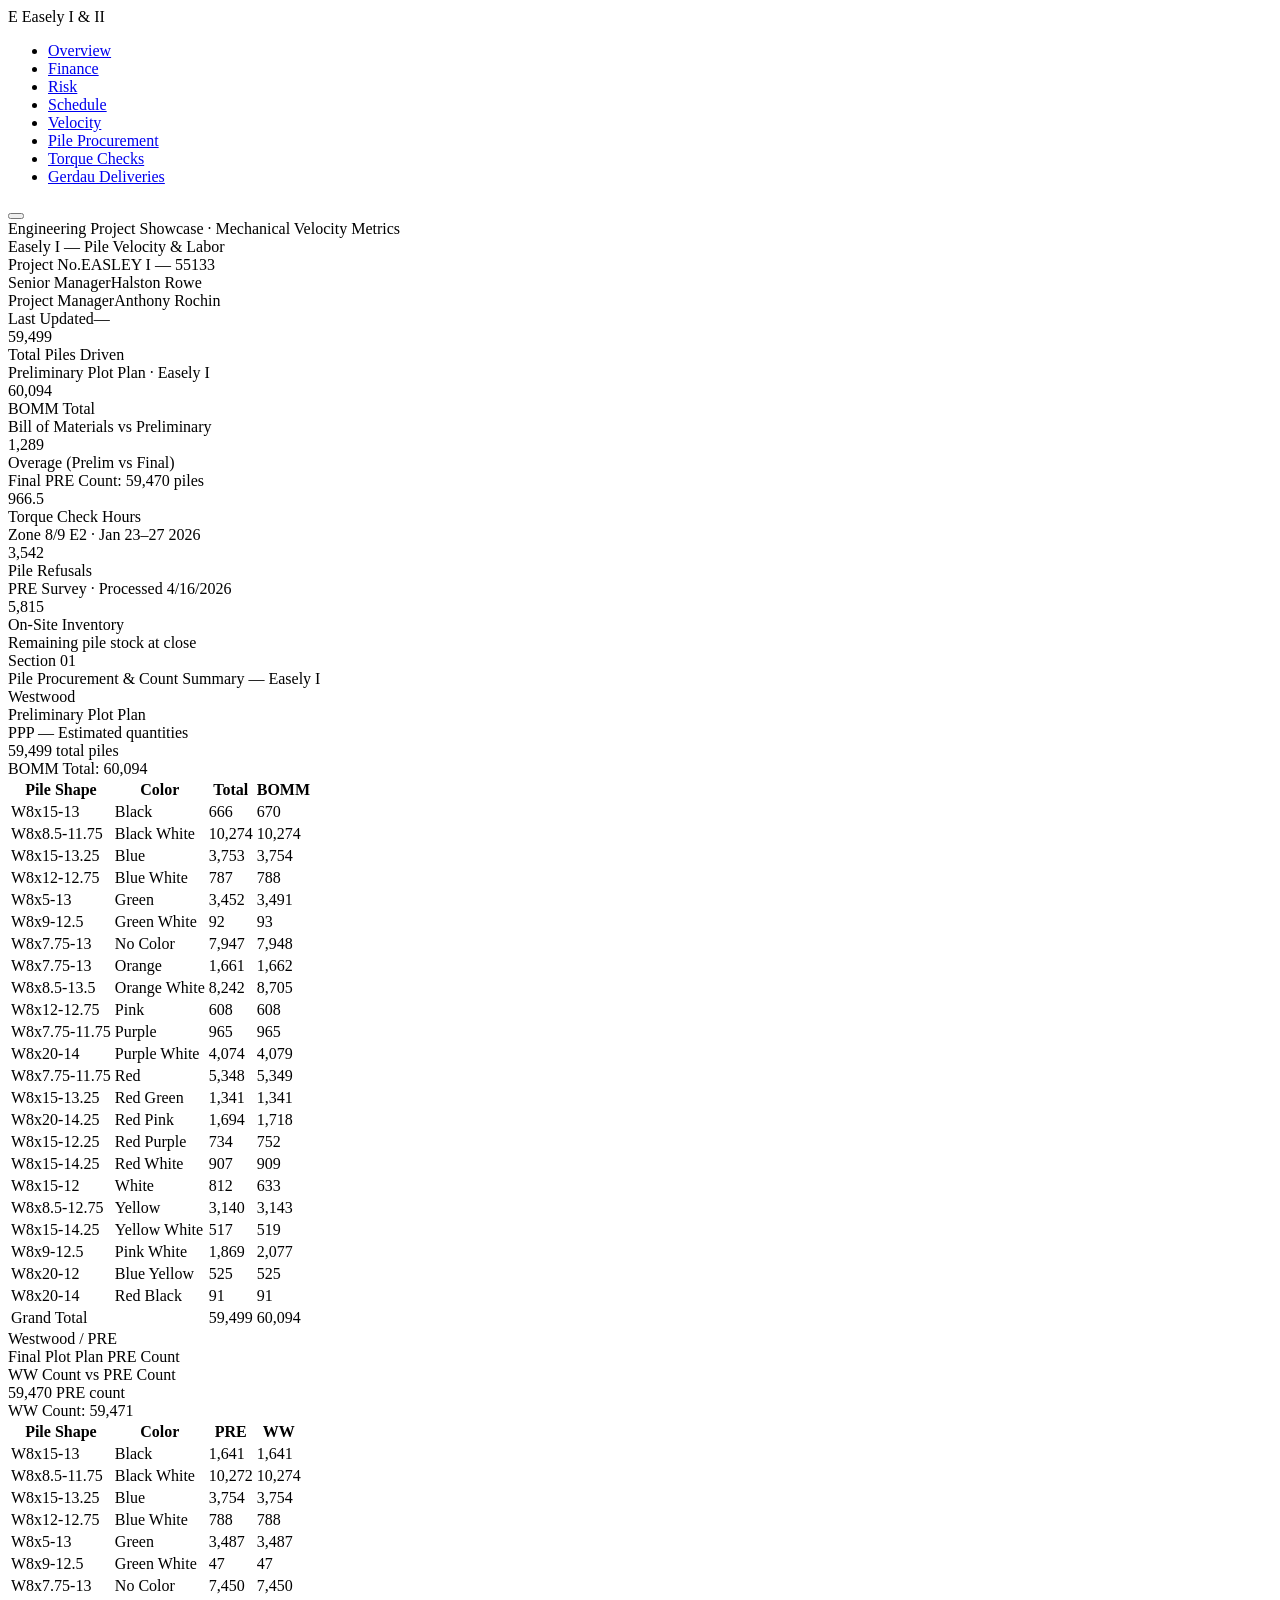
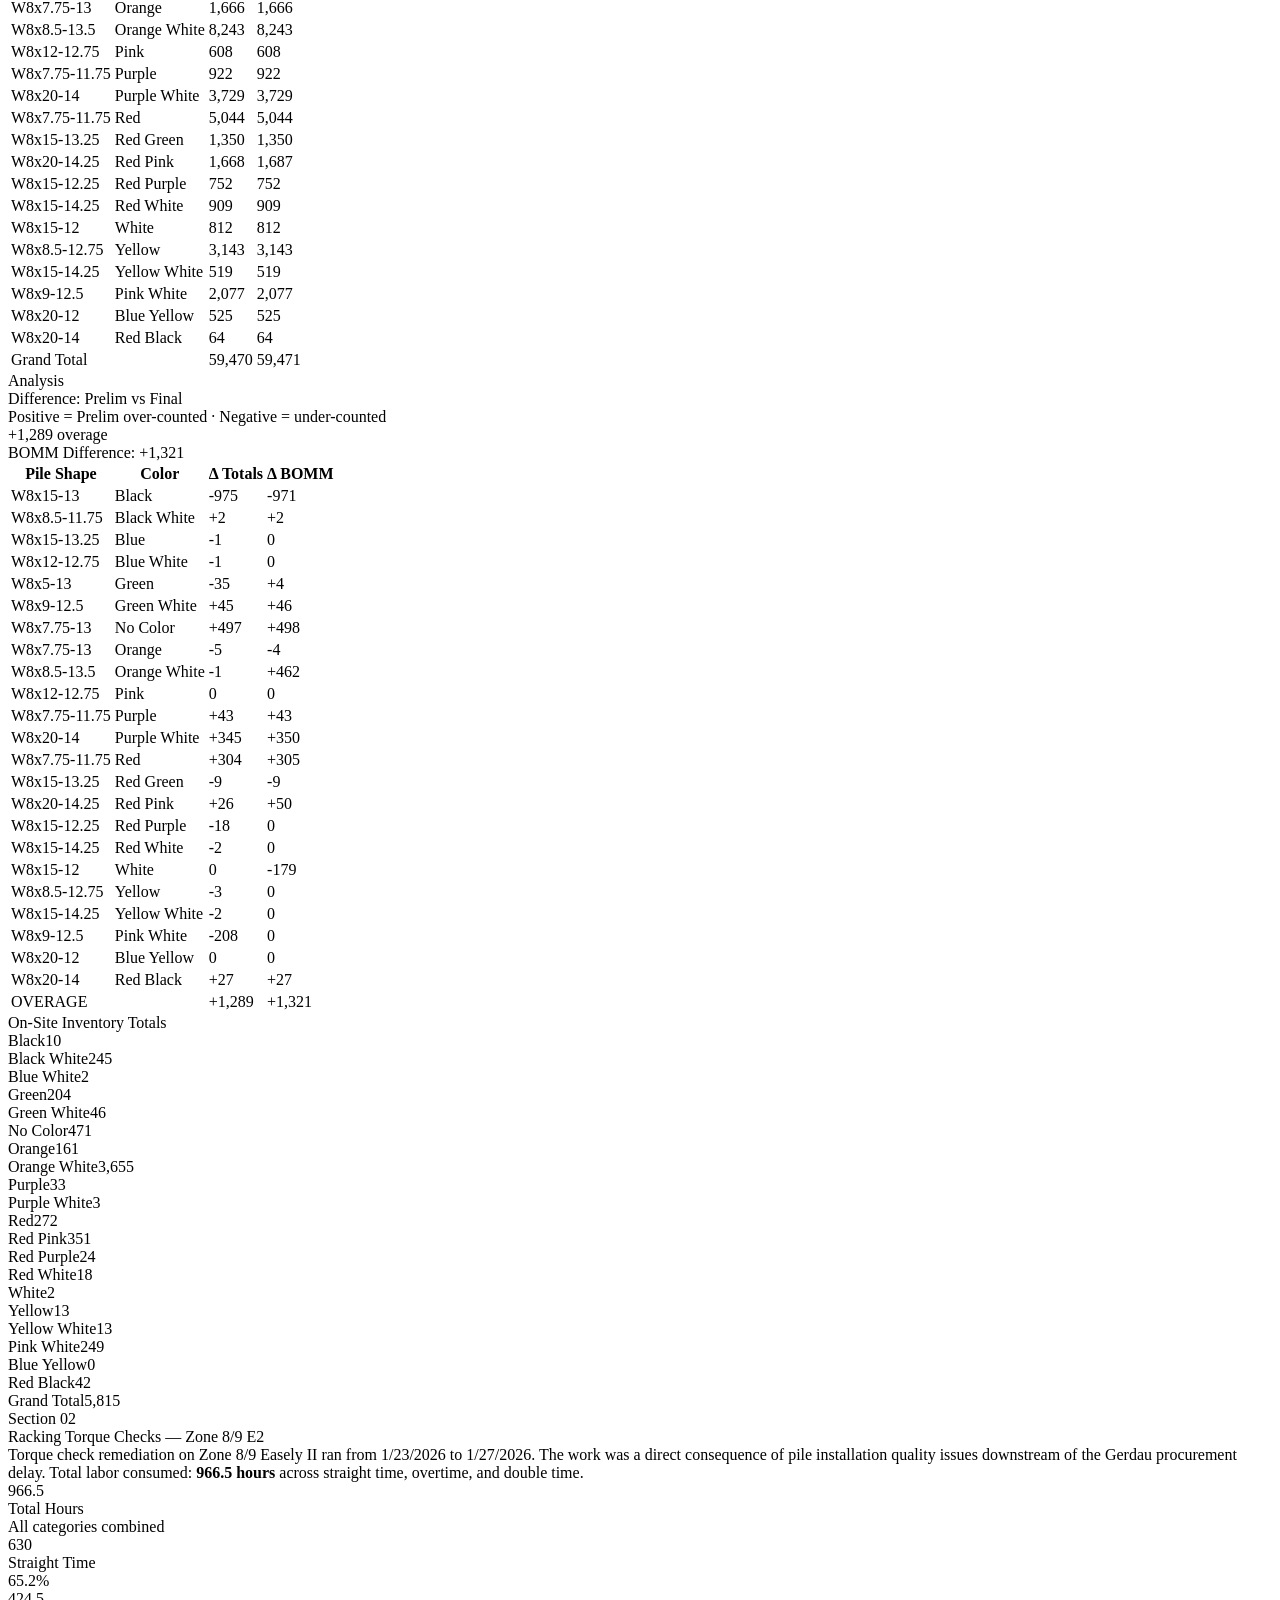
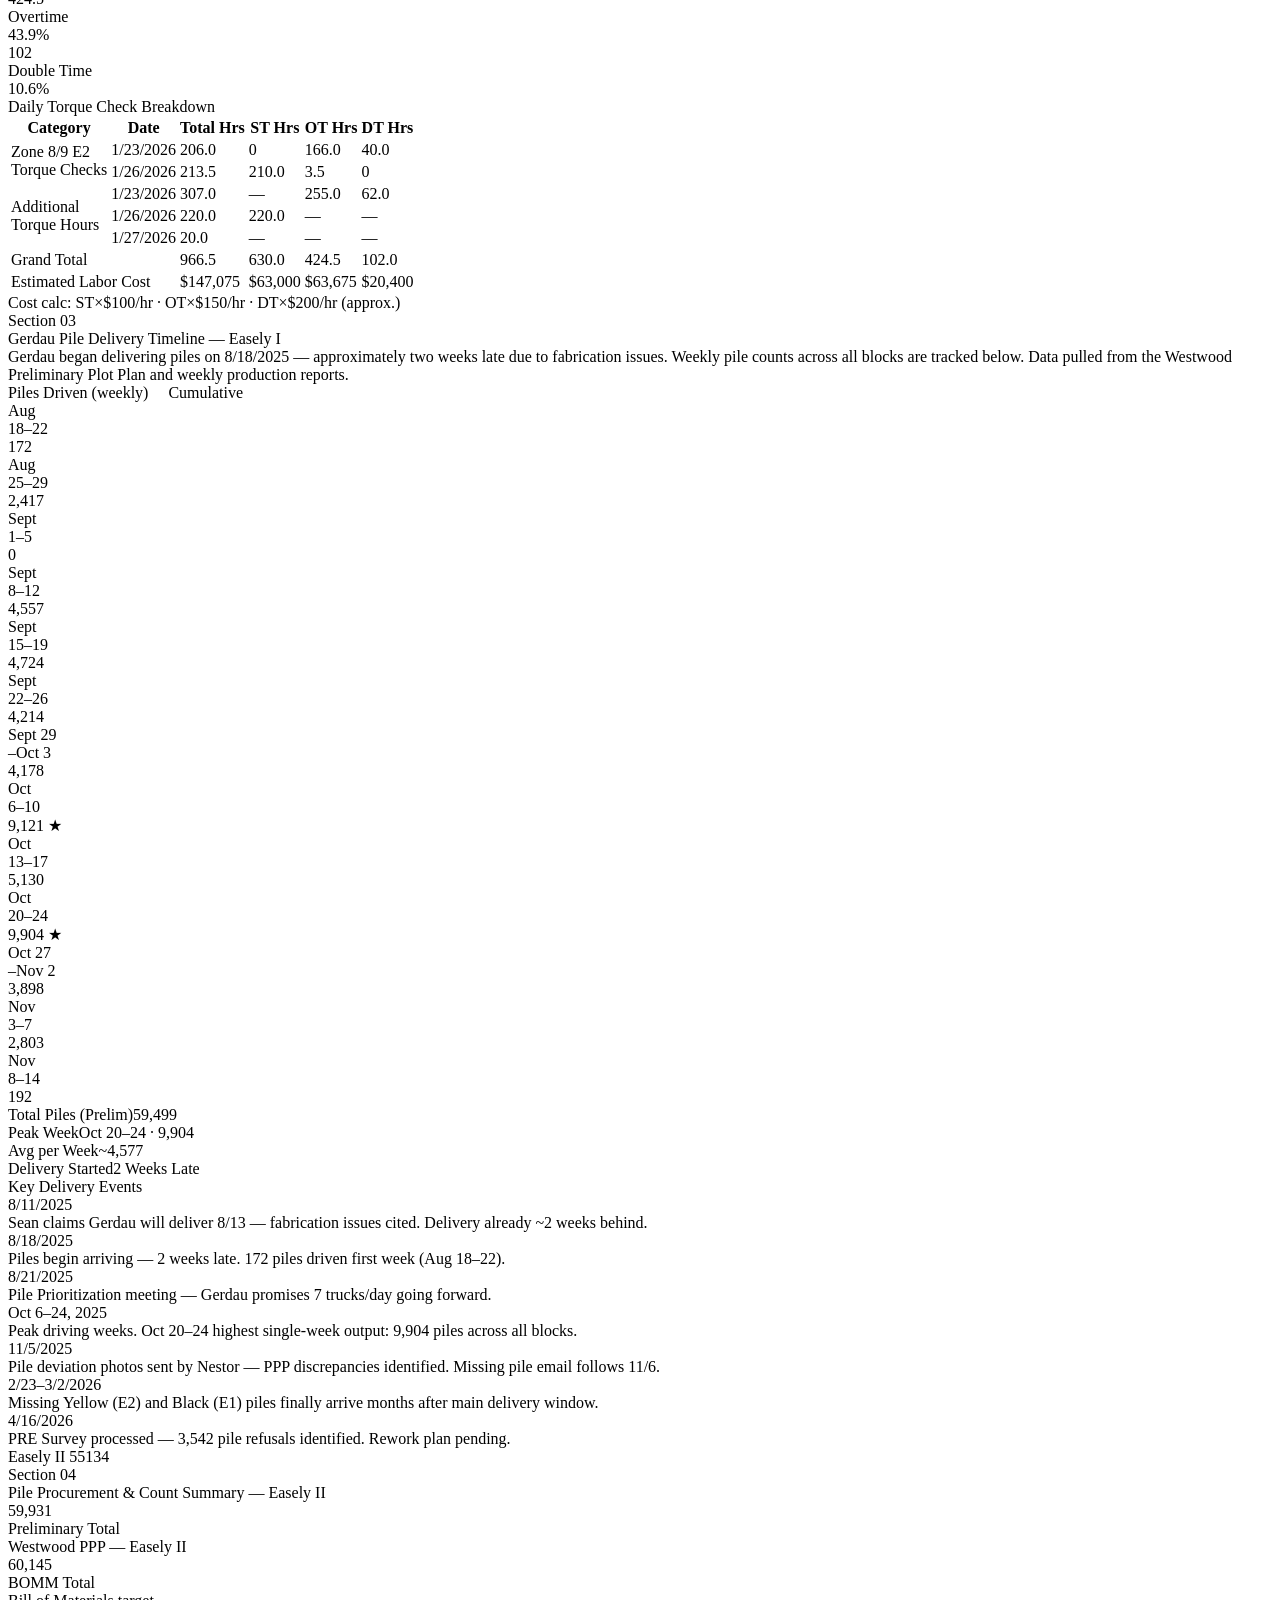
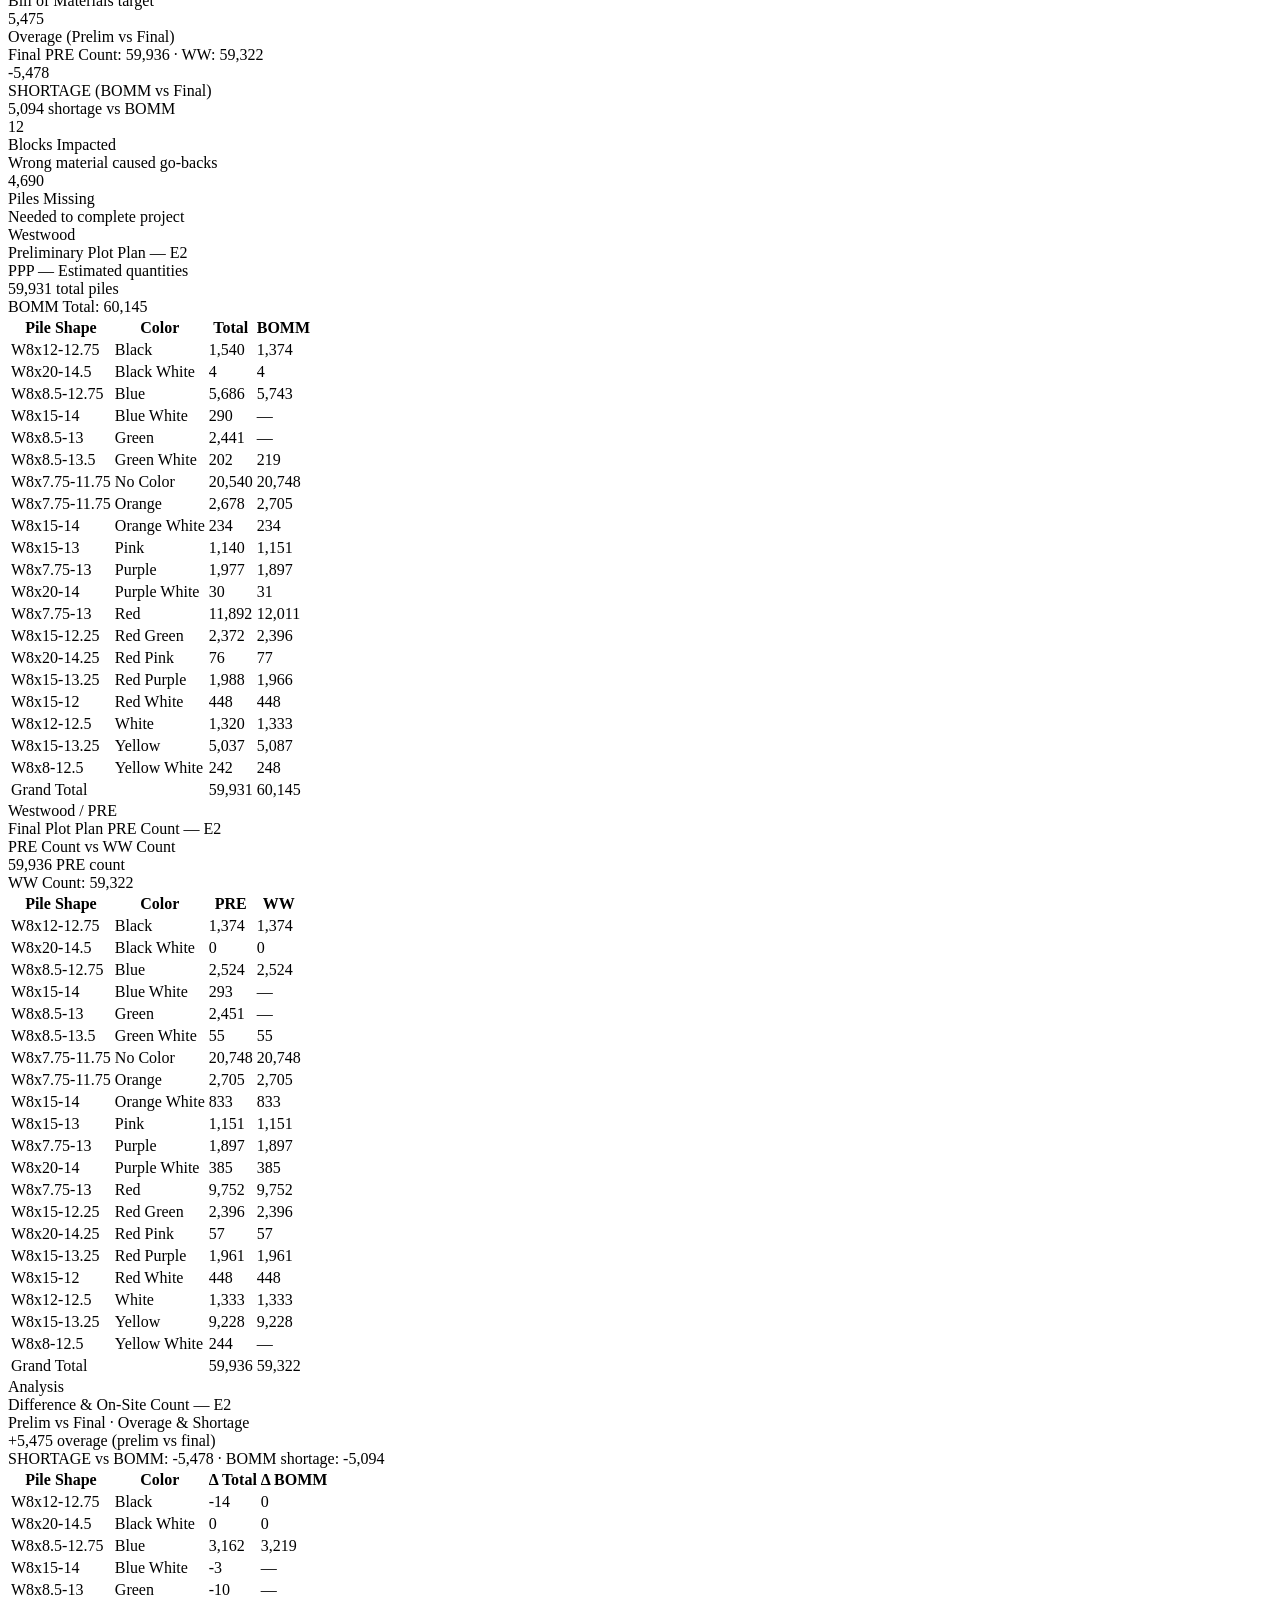
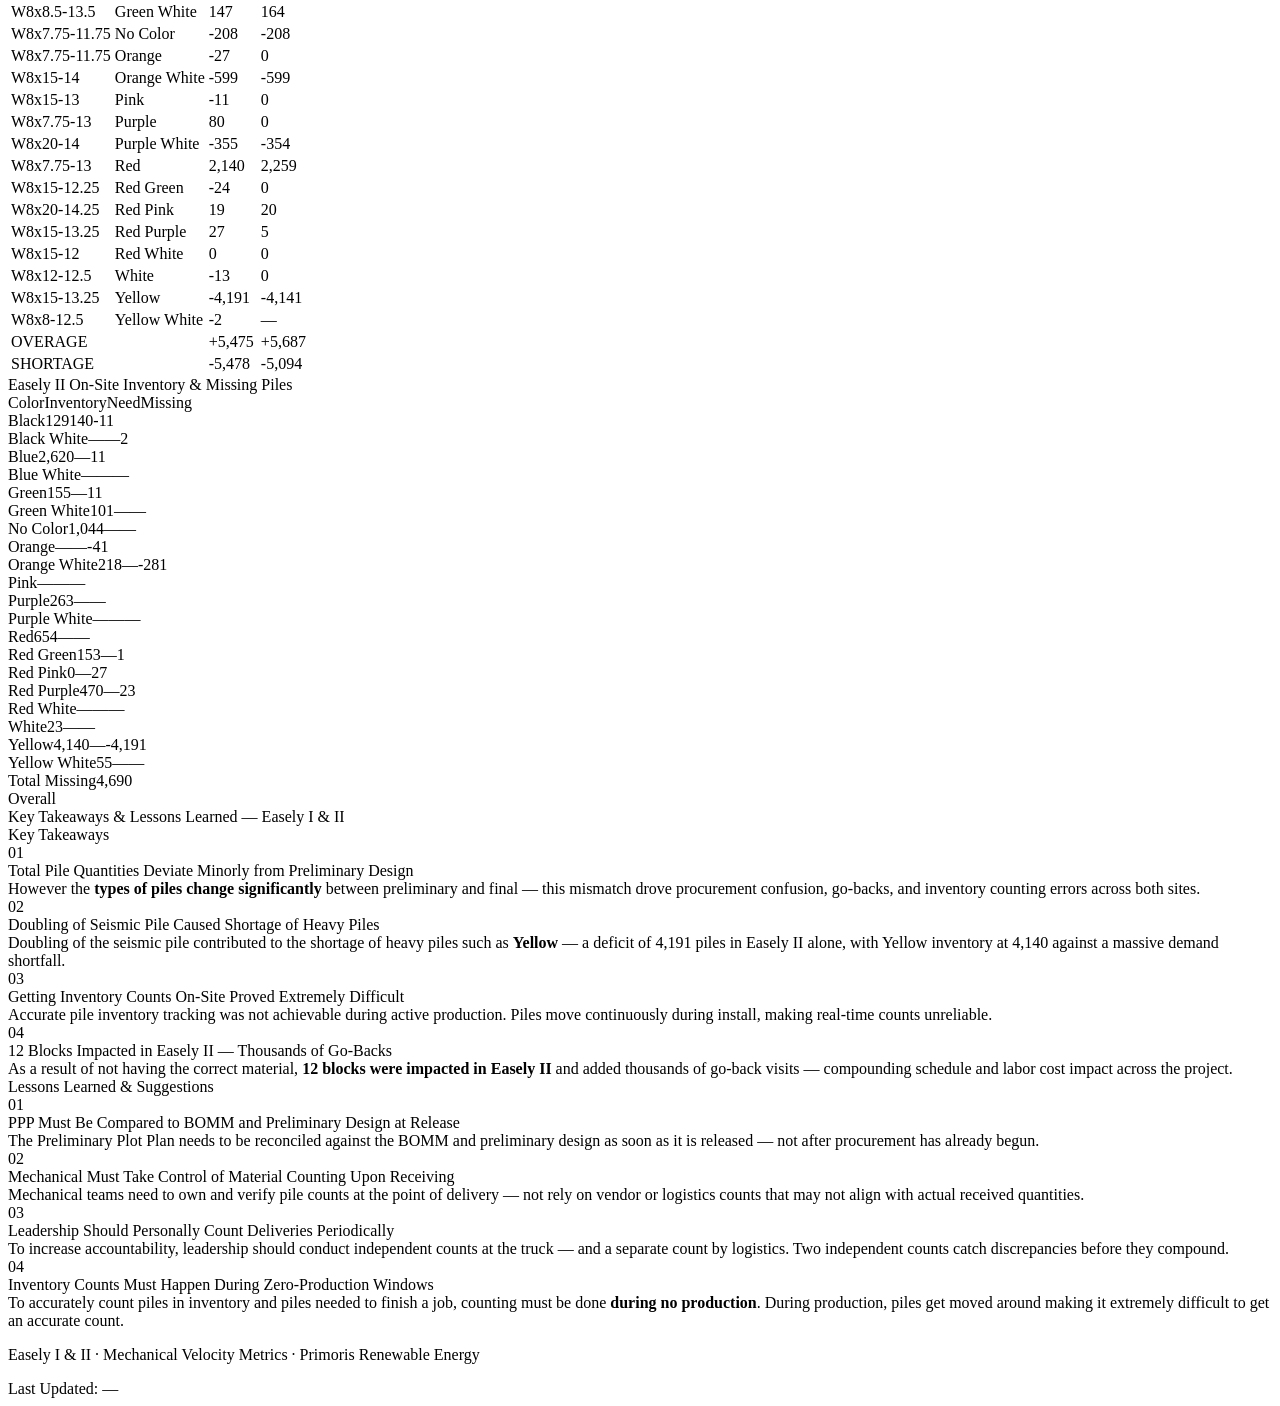
==== CivilEng.html @ 8a4dc058 "3.5 Added the Civil Engineering Metrics" ====
<!DOCTYPE html>
<html lang="en">
<head>
  <meta charset="UTF-8">
  <meta name="viewport" content="width=device-width, initial-scale=1.0">
  <title>Easely I — Mechanical Velocity Metrics</title>
  <link rel="preconnect" href="https://fonts.googleapis.com">
  <link href="https://fonts.googleapis.com/css2?family=Barlow+Condensed:wght@400;600;700;800&family=Inter:wght@300;400;500;600&display=swap" rel="stylesheet">
  <link rel="stylesheet" href="css/stylemv.css">
</head>
<body>

<!-- NAV -->
<nav class="site-nav">
  <div class="nav-logo">
    <span class="nav-logo-mark">E</span>
    <span class="nav-logo-text">Easely <span class="nav-logo-dim">I &amp; II</span></span>
  </div>
  <ul class="nav-links">
    <li><a href="index.html"       class="nav-link">Overview</a></li>
    <li><a href="Finance.html"     class="nav-link">Finance</a></li>
    <li><a href="RiskMan.html"     class="nav-link">Risk</a></li>
    <li><a href="MechSched.html"   class="nav-link">Schedule</a></li>
    <li><a href="#overview"        class="nav-link active">Velocity</a></li>
    <li><a href="#pile-proc"       class="nav-link">Pile Procurement</a></li>
    <li><a href="#torque"          class="nav-link">Torque Checks</a></li>
    <li><a href="#gerdau"          class="nav-link">Gerdau Deliveries</a></li>
  </ul>
  <button class="nav-mobile-toggle" id="mobileToggle" aria-label="Toggle navigation">
    <span></span><span></span><span></span>
  </button>
</nav>

<!-- HEADER -->
<header class="site-header" id="overview">
  <div class="header-brand">
    <div class="header-eyebrow">Engineering Project Showcase · Mechanical Velocity Metrics</div>
    <div class="header-title">Easely I — Pile Velocity &amp; Labor</div>
  </div>
  <div class="header-meta">
    <div class="meta-item"><span class="meta-label">Project No.</span><span class="meta-value">EASLEY I — 55133</span></div>
    <div class="meta-item"><span class="meta-label">Senior Manager</span><span class="meta-value">Halston Rowe</span></div>
    <div class="meta-item"><span class="meta-label">Project Manager</span><span class="meta-value">Anthony Rochin</span></div>
    <div class="meta-item"><span class="meta-label">Last Updated</span><span class="meta-value" id="report-date">—</span></div>
  </div>
</header>

<!-- HERO METRICS BANNER -->
<section class="hero-metrics">
  <div class="hm-card">
    <div class="hm-val">59,499</div>
    <div class="hm-label">Total Piles Driven</div>
    <div class="hm-sub">Preliminary Plot Plan · Easely I</div>
  </div>
  <div class="hm-card">
    <div class="hm-val">60,094</div>
    <div class="hm-label">BOMM Total</div>
    <div class="hm-sub">Bill of Materials vs Preliminary</div>
  </div>
  <div class="hm-card hm-card-warn">
    <div class="hm-val">1,289</div>
    <div class="hm-label">Overage (Prelim vs Final)</div>
    <div class="hm-sub">Final PRE Count: 59,470 piles</div>
  </div>
  <div class="hm-card">
    <div class="hm-val">966.5</div>
    <div class="hm-label">Torque Check Hours</div>
    <div class="hm-sub">Zone 8/9 E2 · Jan 23–27 2026</div>
  </div>
  <div class="hm-card hm-card-warn">
    <div class="hm-val">3,542</div>
    <div class="hm-label">Pile Refusals</div>
    <div class="hm-sub">PRE Survey · Processed 4/16/2026</div>
  </div>
  <div class="hm-card">
    <div class="hm-val">5,815</div>
    <div class="hm-label">On-Site Inventory</div>
    <div class="hm-sub">Remaining pile stock at close</div>
  </div>
</section>

<main class="main">

  <!-- ================================================================
       SECTION 1 — PILE PROCUREMENT OVERVIEW
       ================================================================ -->
  <div class="section-header" id="pile-proc">
    <div class="sh-label">Section 01</div>
    <div class="sh-title">Pile Procurement &amp; Count Summary — Easely I</div>
  </div>

  <!-- Three-way comparison cards -->
  <div class="three-col">

    <div class="proc-card prelim-card">
      <div class="pc-header">
        <div class="pc-eyebrow">Westwood</div>
        <div class="pc-title">Preliminary Plot Plan</div>
        <div class="pc-note">PPP — Estimated quantities</div>
      </div>
      <div class="pc-total">59,499 <span class="pc-unit">total piles</span></div>
      <div class="pc-bomm">BOMM Total: 60,094</div>
      <table class="pile-table">
        <thead><tr><th>Pile Shape</th><th>Color</th><th class="num">Total</th><th class="num">BOMM</th></tr></thead>
        <tbody>
          <tr><td>W8x15-13</td><td><span class="color-dot black"></span>Black</td><td class="num">666</td><td class="num">670</td></tr>
          <tr><td>W8x8.5-11.75</td><td><span class="color-dot bwhite"></span>Black White</td><td class="num">10,274</td><td class="num">10,274</td></tr>
          <tr><td>W8x15-13.25</td><td><span class="color-dot blue"></span>Blue</td><td class="num">3,753</td><td class="num">3,754</td></tr>
          <tr><td>W8x12-12.75</td><td><span class="color-dot bblue"></span>Blue White</td><td class="num">787</td><td class="num">788</td></tr>
          <tr><td>W8x5-13</td><td><span class="color-dot green"></span>Green</td><td class="num">3,452</td><td class="num">3,491</td></tr>
          <tr><td>W8x9-12.5</td><td><span class="color-dot gwhite"></span>Green White</td><td class="num">92</td><td class="num">93</td></tr>
          <tr><td>W8x7.75-13</td><td><span class="color-dot nocolor"></span>No Color</td><td class="num">7,947</td><td class="num">7,948</td></tr>
          <tr><td>W8x7.75-13</td><td><span class="color-dot orange"></span>Orange</td><td class="num">1,661</td><td class="num">1,662</td></tr>
          <tr><td>W8x8.5-13.5</td><td><span class="color-dot owhite"></span>Orange White</td><td class="num">8,242</td><td class="num">8,705</td></tr>
          <tr><td>W8x12-12.75</td><td><span class="color-dot pink"></span>Pink</td><td class="num">608</td><td class="num">608</td></tr>
          <tr><td>W8x7.75-11.75</td><td><span class="color-dot purple"></span>Purple</td><td class="num">965</td><td class="num">965</td></tr>
          <tr><td>W8x20-14</td><td><span class="color-dot pwhite"></span>Purple White</td><td class="num">4,074</td><td class="num">4,079</td></tr>
          <tr><td>W8x7.75-11.75</td><td><span class="color-dot red"></span>Red</td><td class="num">5,348</td><td class="num">5,349</td></tr>
          <tr><td>W8x15-13.25</td><td><span class="color-dot rgreen"></span>Red Green</td><td class="num">1,341</td><td class="num">1,341</td></tr>
          <tr><td>W8x20-14.25</td><td><span class="color-dot rpink"></span>Red Pink</td><td class="num">1,694</td><td class="num">1,718</td></tr>
          <tr><td>W8x15-12.25</td><td><span class="color-dot rpurple"></span>Red Purple</td><td class="num">734</td><td class="num">752</td></tr>
          <tr><td>W8x15-14.25</td><td><span class="color-dot rwhite"></span>Red White</td><td class="num">907</td><td class="num">909</td></tr>
          <tr><td>W8x15-12</td><td><span class="color-dot white"></span>White</td><td class="num">812</td><td class="num">633</td></tr>
          <tr><td>W8x8.5-12.75</td><td><span class="color-dot yellow"></span>Yellow</td><td class="num">3,140</td><td class="num">3,143</td></tr>
          <tr><td>W8x15-14.25</td><td><span class="color-dot ywhite"></span>Yellow White</td><td class="num">517</td><td class="num">519</td></tr>
          <tr><td>W8x9-12.5</td><td><span class="color-dot pinkw"></span>Pink White</td><td class="num">1,869</td><td class="num">2,077</td></tr>
          <tr><td>W8x20-12</td><td><span class="color-dot byellow"></span>Blue Yellow</td><td class="num">525</td><td class="num">525</td></tr>
          <tr><td>W8x20-14</td><td><span class="color-dot rblack"></span>Red Black</td><td class="num">91</td><td class="num">91</td></tr>
          <tr class="total-row"><td colspan="2">Grand Total</td><td class="num">59,499</td><td class="num">60,094</td></tr>
        </tbody>
      </table>
    </div>

    <div class="proc-card final-card">
      <div class="pc-header">
        <div class="pc-eyebrow">Westwood / PRE</div>
        <div class="pc-title">Final Plot Plan PRE Count</div>
        <div class="pc-note">WW Count vs PRE Count</div>
      </div>
      <div class="pc-total">59,470 <span class="pc-unit">PRE count</span></div>
      <div class="pc-bomm">WW Count: 59,471</div>
      <table class="pile-table">
        <thead><tr><th>Pile Shape</th><th>Color</th><th class="num">PRE</th><th class="num">WW</th></tr></thead>
        <tbody>
          <tr><td>W8x15-13</td><td><span class="color-dot black"></span>Black</td><td class="num">1,641</td><td class="num">1,641</td></tr>
          <tr><td>W8x8.5-11.75</td><td><span class="color-dot bwhite"></span>Black White</td><td class="num">10,272</td><td class="num">10,274</td></tr>
          <tr><td>W8x15-13.25</td><td><span class="color-dot blue"></span>Blue</td><td class="num">3,754</td><td class="num">3,754</td></tr>
          <tr><td>W8x12-12.75</td><td><span class="color-dot bblue"></span>Blue White</td><td class="num">788</td><td class="num">788</td></tr>
          <tr><td>W8x5-13</td><td><span class="color-dot green"></span>Green</td><td class="num">3,487</td><td class="num">3,487</td></tr>
          <tr><td>W8x9-12.5</td><td><span class="color-dot gwhite"></span>Green White</td><td class="num">47</td><td class="num">47</td></tr>
          <tr><td>W8x7.75-13</td><td><span class="color-dot nocolor"></span>No Color</td><td class="num">7,450</td><td class="num">7,450</td></tr>
          <tr><td>W8x7.75-13</td><td><span class="color-dot orange"></span>Orange</td><td class="num">1,666</td><td class="num">1,666</td></tr>
          <tr><td>W8x8.5-13.5</td><td><span class="color-dot owhite"></span>Orange White</td><td class="num">8,243</td><td class="num">8,243</td></tr>
          <tr><td>W8x12-12.75</td><td><span class="color-dot pink"></span>Pink</td><td class="num">608</td><td class="num">608</td></tr>
          <tr><td>W8x7.75-11.75</td><td><span class="color-dot purple"></span>Purple</td><td class="num">922</td><td class="num">922</td></tr>
          <tr><td>W8x20-14</td><td><span class="color-dot pwhite"></span>Purple White</td><td class="num">3,729</td><td class="num">3,729</td></tr>
          <tr><td>W8x7.75-11.75</td><td><span class="color-dot red"></span>Red</td><td class="num">5,044</td><td class="num">5,044</td></tr>
          <tr><td>W8x15-13.25</td><td><span class="color-dot rgreen"></span>Red Green</td><td class="num">1,350</td><td class="num">1,350</td></tr>
          <tr><td>W8x20-14.25</td><td><span class="color-dot rpink"></span>Red Pink</td><td class="num">1,668</td><td class="num">1,687</td></tr>
          <tr><td>W8x15-12.25</td><td><span class="color-dot rpurple"></span>Red Purple</td><td class="num">752</td><td class="num">752</td></tr>
          <tr><td>W8x15-14.25</td><td><span class="color-dot rwhite"></span>Red White</td><td class="num">909</td><td class="num">909</td></tr>
          <tr><td>W8x15-12</td><td><span class="color-dot white"></span>White</td><td class="num">812</td><td class="num">812</td></tr>
          <tr><td>W8x8.5-12.75</td><td><span class="color-dot yellow"></span>Yellow</td><td class="num">3,143</td><td class="num">3,143</td></tr>
          <tr><td>W8x15-14.25</td><td><span class="color-dot ywhite"></span>Yellow White</td><td class="num">519</td><td class="num">519</td></tr>
          <tr><td>W8x9-12.5</td><td><span class="color-dot pinkw"></span>Pink White</td><td class="num">2,077</td><td class="num">2,077</td></tr>
          <tr><td>W8x20-12</td><td><span class="color-dot byellow"></span>Blue Yellow</td><td class="num">525</td><td class="num">525</td></tr>
          <tr><td>W8x20-14</td><td><span class="color-dot rblack"></span>Red Black</td><td class="num">64</td><td class="num">64</td></tr>
          <tr class="total-row"><td colspan="2">Grand Total</td><td class="num">59,470</td><td class="num">59,471</td></tr>
        </tbody>
      </table>
    </div>

    <div class="proc-card diff-card">
      <div class="pc-header">
        <div class="pc-eyebrow">Analysis</div>
        <div class="pc-title">Difference: Prelim vs Final</div>
        <div class="pc-note">Positive = Prelim over-counted · Negative = under-counted</div>
      </div>
      <div class="pc-total overage">+1,289 <span class="pc-unit">overage</span></div>
      <div class="pc-bomm">BOMM Difference: +1,321</div>
      <table class="pile-table diff-table">
        <thead><tr><th>Pile Shape</th><th>Color</th><th class="num">Δ Totals</th><th class="num">Δ BOMM</th></tr></thead>
        <tbody>
          <tr class="diff-neg"><td>W8x15-13</td><td><span class="color-dot black"></span>Black</td><td class="num neg">-975</td><td class="num neg">-971</td></tr>
          <tr class="diff-pos"><td>W8x8.5-11.75</td><td><span class="color-dot bwhite"></span>Black White</td><td class="num pos">+2</td><td class="num pos">+2</td></tr>
          <tr class="diff-zero"><td>W8x15-13.25</td><td><span class="color-dot blue"></span>Blue</td><td class="num">-1</td><td class="num">0</td></tr>
          <tr class="diff-zero"><td>W8x12-12.75</td><td><span class="color-dot bblue"></span>Blue White</td><td class="num">-1</td><td class="num">0</td></tr>
          <tr class="diff-neg"><td>W8x5-13</td><td><span class="color-dot green"></span>Green</td><td class="num neg">-35</td><td class="num pos">+4</td></tr>
          <tr class="diff-pos"><td>W8x9-12.5</td><td><span class="color-dot gwhite"></span>Green White</td><td class="num pos">+45</td><td class="num pos">+46</td></tr>
          <tr class="diff-pos"><td>W8x7.75-13</td><td><span class="color-dot nocolor"></span>No Color</td><td class="num pos">+497</td><td class="num pos">+498</td></tr>
          <tr class="diff-neg"><td>W8x7.75-13</td><td><span class="color-dot orange"></span>Orange</td><td class="num neg">-5</td><td class="num neg">-4</td></tr>
          <tr class="diff-neg"><td>W8x8.5-13.5</td><td><span class="color-dot owhite"></span>Orange White</td><td class="num neg">-1</td><td class="num pos">+462</td></tr>
          <tr class="diff-zero"><td>W8x12-12.75</td><td><span class="color-dot pink"></span>Pink</td><td class="num">0</td><td class="num">0</td></tr>
          <tr class="diff-pos"><td>W8x7.75-11.75</td><td><span class="color-dot purple"></span>Purple</td><td class="num pos">+43</td><td class="num pos">+43</td></tr>
          <tr class="diff-pos"><td>W8x20-14</td><td><span class="color-dot pwhite"></span>Purple White</td><td class="num pos">+345</td><td class="num pos">+350</td></tr>
          <tr class="diff-pos"><td>W8x7.75-11.75</td><td><span class="color-dot red"></span>Red</td><td class="num pos">+304</td><td class="num pos">+305</td></tr>
          <tr class="diff-neg"><td>W8x15-13.25</td><td><span class="color-dot rgreen"></span>Red Green</td><td class="num neg">-9</td><td class="num neg">-9</td></tr>
          <tr class="diff-pos"><td>W8x20-14.25</td><td><span class="color-dot rpink"></span>Red Pink</td><td class="num pos">+26</td><td class="num pos">+50</td></tr>
          <tr class="diff-neg"><td>W8x15-12.25</td><td><span class="color-dot rpurple"></span>Red Purple</td><td class="num neg">-18</td><td class="num">0</td></tr>
          <tr class="diff-neg"><td>W8x15-14.25</td><td><span class="color-dot rwhite"></span>Red White</td><td class="num neg">-2</td><td class="num">0</td></tr>
          <tr class="diff-zero"><td>W8x15-12</td><td><span class="color-dot white"></span>White</td><td class="num">0</td><td class="num neg">-179</td></tr>
          <tr class="diff-neg"><td>W8x8.5-12.75</td><td><span class="color-dot yellow"></span>Yellow</td><td class="num neg">-3</td><td class="num">0</td></tr>
          <tr class="diff-neg"><td>W8x15-14.25</td><td><span class="color-dot ywhite"></span>Yellow White</td><td class="num neg">-2</td><td class="num">0</td></tr>
          <tr class="diff-neg"><td>W8x9-12.5</td><td><span class="color-dot pinkw"></span>Pink White</td><td class="num neg">-208</td><td class="num">0</td></tr>
          <tr class="diff-zero"><td>W8x20-12</td><td><span class="color-dot byellow"></span>Blue Yellow</td><td class="num">0</td><td class="num">0</td></tr>
          <tr class="diff-pos"><td>W8x20-14</td><td><span class="color-dot rblack"></span>Red Black</td><td class="num pos">+27</td><td class="num pos">+27</td></tr>
          <tr class="total-row"><td colspan="2">OVERAGE</td><td class="num overage">+1,289</td><td class="num overage">+1,321</td></tr>
        </tbody>
      </table>

      <!-- On-site inventory summary -->
      <div class="inventory-block">
        <div class="inv-header">On-Site Inventory Totals</div>
        <div class="inv-grid">
          <div class="inv-item"><span class="inv-label">Black</span><span class="inv-val">10</span></div>
          <div class="inv-item"><span class="inv-label">Black White</span><span class="inv-val">245</span></div>
          <div class="inv-item"><span class="inv-label">Blue White</span><span class="inv-val">2</span></div>
          <div class="inv-item"><span class="inv-label">Green</span><span class="inv-val">204</span></div>
          <div class="inv-item"><span class="inv-label">Green White</span><span class="inv-val">46</span></div>
          <div class="inv-item"><span class="inv-label">No Color</span><span class="inv-val">471</span></div>
          <div class="inv-item"><span class="inv-label">Orange</span><span class="inv-val">161</span></div>
          <div class="inv-item inv-highlight"><span class="inv-label">Orange White</span><span class="inv-val">3,655</span></div>
          <div class="inv-item"><span class="inv-label">Purple</span><span class="inv-val">33</span></div>
          <div class="inv-item"><span class="inv-label">Purple White</span><span class="inv-val">3</span></div>
          <div class="inv-item"><span class="inv-label">Red</span><span class="inv-val">272</span></div>
          <div class="inv-item"><span class="inv-label">Red Pink</span><span class="inv-val">351</span></div>
          <div class="inv-item"><span class="inv-label">Red Purple</span><span class="inv-val">24</span></div>
          <div class="inv-item"><span class="inv-label">Red White</span><span class="inv-val">18</span></div>
          <div class="inv-item"><span class="inv-label">White</span><span class="inv-val">2</span></div>
          <div class="inv-item"><span class="inv-label">Yellow</span><span class="inv-val">13</span></div>
          <div class="inv-item"><span class="inv-label">Yellow White</span><span class="inv-val">13</span></div>
          <div class="inv-item"><span class="inv-label">Pink White</span><span class="inv-val">249</span></div>
          <div class="inv-item"><span class="inv-label">Blue Yellow</span><span class="inv-val">0</span></div>
          <div class="inv-item"><span class="inv-label">Red Black</span><span class="inv-val">42</span></div>
          <div class="inv-total"><span class="inv-label">Grand Total</span><span class="inv-val">5,815</span></div>
        </div>
      </div>
    </div>

  </div><!-- /three-col -->


  <!-- ================================================================
       SECTION 2 — TORQUE CHECKS
       ================================================================ -->
  <div class="section-header" id="torque">
    <div class="sh-label">Section 02</div>
    <div class="sh-title">Racking Torque Checks — Zone 8/9 E2</div>
  </div>

  <div class="torque-context">
    Torque check remediation on Zone 8/9 Easely II ran from 1/23/2026 to 1/27/2026. The work was a direct consequence of pile installation quality issues downstream of the Gerdau procurement delay. Total labor consumed: <strong>966.5 hours</strong> across straight time, overtime, and double time.
  </div>

  <div class="torque-grid">
    <!-- Summary stats -->
    <div class="torque-stats">
      <div class="ts-card ts-total">
        <div class="ts-val">966.5</div>
        <div class="ts-label">Total Hours</div>
        <div class="ts-sub">All categories combined</div>
      </div>
      <div class="ts-card ts-st">
        <div class="ts-val">630</div>
        <div class="ts-label">Straight Time</div>
        <div class="ts-bar-wrap"><div class="ts-bar" style="width:65.2%"></div></div>
        <div class="ts-pct">65.2%</div>
      </div>
      <div class="ts-card ts-ot">
        <div class="ts-val">424.5</div>
        <div class="ts-label">Overtime</div>
        <div class="ts-bar-wrap"><div class="ts-bar ot-bar" style="width:43.9%"></div></div>
        <div class="ts-pct">43.9%</div>
      </div>
      <div class="ts-card ts-dt">
        <div class="ts-val">102</div>
        <div class="ts-label">Double Time</div>
        <div class="ts-bar-wrap"><div class="ts-bar dt-bar" style="width:10.6%"></div></div>
        <div class="ts-pct">10.6%</div>
      </div>
    </div>

    <!-- Detail table -->
    <div class="torque-detail">
      <div class="td-header">Daily Torque Check Breakdown</div>
      <table class="torque-table">
        <thead>
          <tr>
            <th>Category</th>
            <th>Date</th>
            <th class="num">Total Hrs</th>
            <th class="num">ST Hrs</th>
            <th class="num">OT Hrs</th>
            <th class="num">DT Hrs</th>
          </tr>
        </thead>
        <tbody>
          <tr>
            <td rowspan="2" class="zone-cell">Zone 8/9 E2<br><span class="zone-sub">Torque Checks</span></td>
            <td>1/23/2026</td>
            <td class="num">206.0</td>
            <td class="num zero">0</td>
            <td class="num ot">166.0</td>
            <td class="num dt">40.0</td>
          </tr>
          <tr>
            <td>1/26/2026</td>
            <td class="num">213.5</td>
            <td class="num st">210.0</td>
            <td class="num ot">3.5</td>
            <td class="num zero">0</td>
          </tr>
          <tr>
            <td rowspan="3" class="zone-cell">Additional<br><span class="zone-sub">Torque Hours</span></td>
            <td>1/23/2026</td>
            <td class="num">307.0</td>
            <td class="num zero">—</td>
            <td class="num ot">255.0</td>
            <td class="num dt">62.0</td>
          </tr>
          <tr>
            <td>1/26/2026</td>
            <td class="num">220.0</td>
            <td class="num st">220.0</td>
            <td class="num zero">—</td>
            <td class="num zero">—</td>
          </tr>
          <tr>
            <td>1/27/2026</td>
            <td class="num">20.0</td>
            <td class="num zero">—</td>
            <td class="num ot zero">—</td>
            <td class="num zero">—</td>
          </tr>
          <tr class="total-row">
            <td colspan="2">Grand Total</td>
            <td class="num">966.5</td>
            <td class="num st">630.0</td>
            <td class="num ot">424.5</td>
            <td class="num dt">102.0</td>
          </tr>
          <tr class="cost-row">
            <td colspan="2">Estimated Labor Cost</td>
            <td class="num cost">$147,075</td>
            <td class="num">$63,000</td>
            <td class="num ot">$63,675</td>
            <td class="num dt">$20,400</td>
          </tr>
        </tbody>
      </table>
      <div class="cost-note">Cost calc: ST×$100/hr · OT×$150/hr · DT×$200/hr (approx.)</div>
    </div>
  </div>


  <!-- ================================================================
       SECTION 3 — GERDAU DELIVERY TIMELINE
       ================================================================ -->
  <div class="section-header" id="gerdau">
    <div class="sh-label">Section 03</div>
    <div class="sh-title">Gerdau Pile Delivery Timeline — Easely I</div>
  </div>

  <div class="torque-context">
    Gerdau began delivering piles on 8/18/2025 — approximately two weeks late due to fabrication issues. Weekly pile counts across all blocks are tracked below. Data pulled from the Westwood Preliminary Plot Plan and weekly production reports.
  </div>

  <!-- Weekly delivery timeline -->
  <div class="delivery-timeline">
    <div class="dt-header">
      <div class="dt-legend">
        <span class="dl-dot dl-delivered"></span> Piles Driven (weekly)
        <span class="dl-dot dl-cum" style="margin-left:1rem"></span> Cumulative
      </div>
    </div>

    <div class="dt-bars">
      <!-- Weekly data from sheet13 row totals (AC column = weekly total piles) -->
      <!-- Weeks pulled from formula references: Aug 18-22 through Oct 27-Nov 2 -->
      <div class="dt-week">
        <div class="dt-bar-wrap">
          <div class="dt-bar-fill" style="height:1.9%" title="172 piles"></div>
        </div>
        <div class="dt-week-label">Aug<br>18–22</div>
        <div class="dt-week-val">172</div>
      </div>
      <div class="dt-week">
        <div class="dt-bar-wrap">
          <div class="dt-bar-fill" style="height:26.5%" title="2,417 piles"></div>
        </div>
        <div class="dt-week-label">Aug<br>25–29</div>
        <div class="dt-week-val">2,417</div>
      </div>
      <div class="dt-week dt-week-zero">
        <div class="dt-bar-wrap">
          <div class="dt-bar-fill zero-fill" style="height:0.5%"></div>
        </div>
        <div class="dt-week-label">Sept<br>1–5</div>
        <div class="dt-week-val zero-val">0</div>
      </div>
      <div class="dt-week">
        <div class="dt-bar-wrap">
          <div class="dt-bar-fill" style="height:50%" title="4,557 piles"></div>
        </div>
        <div class="dt-week-label">Sept<br>8–12</div>
        <div class="dt-week-val">4,557</div>
      </div>
      <div class="dt-week">
        <div class="dt-bar-wrap">
          <div class="dt-bar-fill" style="height:51.8%" title="4,724 piles"></div>
        </div>
        <div class="dt-week-label">Sept<br>15–19</div>
        <div class="dt-week-val">4,724</div>
      </div>
      <div class="dt-week">
        <div class="dt-bar-wrap">
          <div class="dt-bar-fill" style="height:46.2%" title="4,214 piles"></div>
        </div>
        <div class="dt-week-label">Sept<br>22–26</div>
        <div class="dt-week-val">4,214</div>
      </div>
      <div class="dt-week">
        <div class="dt-bar-wrap">
          <div class="dt-bar-fill" style="height:45.8%" title="4,178 piles"></div>
        </div>
        <div class="dt-week-label">Sept 29<br>–Oct 3</div>
        <div class="dt-week-val">4,178</div>
      </div>
      <div class="dt-week dt-week-peak">
        <div class="dt-bar-wrap">
          <div class="dt-bar-fill peak-fill" style="height:100%" title="9,121 piles — PEAK WEEK"></div>
        </div>
        <div class="dt-week-label">Oct<br>6–10</div>
        <div class="dt-week-val peak-val">9,121 ★</div>
      </div>
      <div class="dt-week">
        <div class="dt-bar-wrap">
          <div class="dt-bar-fill" style="height:56.2%" title="5,130 piles"></div>
        </div>
        <div class="dt-week-label">Oct<br>13–17</div>
        <div class="dt-week-val">5,130</div>
      </div>
      <div class="dt-week">
        <div class="dt-bar-wrap">
          <div class="dt-bar-fill" style="height:100%" title="9,904 piles"></div>
        </div>
        <div class="dt-week-label">Oct<br>20–24</div>
        <div class="dt-week-val">9,904 ★</div>
      </div>
      <div class="dt-week">
        <div class="dt-bar-wrap">
          <div class="dt-bar-fill" style="height:42.7%" title="3,898 piles"></div>
        </div>
        <div class="dt-week-label">Oct 27<br>–Nov 2</div>
        <div class="dt-week-val">3,898</div>
      </div>
      <div class="dt-week">
        <div class="dt-bar-wrap">
          <div class="dt-bar-fill" style="height:30.7%" title="2,803 piles"></div>
        </div>
        <div class="dt-week-label">Nov<br>3–7</div>
        <div class="dt-week-val">2,803</div>
      </div>
      <div class="dt-week">
        <div class="dt-bar-wrap">
          <div class="dt-bar-fill" style="height:2.1%" title="192 piles"></div>
        </div>
        <div class="dt-week-label">Nov<br>8–14</div>
        <div class="dt-week-val">192</div>
      </div>
    </div>

    <div class="dt-total-row">
      <div class="dt-total-item"><span class="dt-total-label">Total Piles (Prelim)</span><span class="dt-total-val">59,499</span></div>
      <div class="dt-total-item"><span class="dt-total-label">Peak Week</span><span class="dt-total-val">Oct 20–24 · 9,904</span></div>
      <div class="dt-total-item"><span class="dt-total-label">Avg per Week</span><span class="dt-total-val">~4,577</span></div>
      <div class="dt-total-item warn"><span class="dt-total-label">Delivery Started</span><span class="dt-total-val warn-val">2 Weeks Late</span></div>
    </div>

    <!-- Key events overlay -->
    <div class="gerdau-events">
      <div class="ge-header">Key Delivery Events</div>
      <div class="ge-list">
        <div class="ge-item ge-late">
          <div class="ge-date">8/11/2025</div>
          <div class="ge-desc">Sean claims Gerdau will deliver 8/13 — fabrication issues cited. Delivery already ~2 weeks behind.</div>
        </div>
        <div class="ge-item">
          <div class="ge-date">8/18/2025</div>
          <div class="ge-desc">Piles begin arriving — 2 weeks late. 172 piles driven first week (Aug 18–22).</div>
        </div>
        <div class="ge-item">
          <div class="ge-date">8/21/2025</div>
          <div class="ge-desc">Pile Prioritization meeting — Gerdau promises 7 trucks/day going forward.</div>
        </div>
        <div class="ge-item ge-peak">
          <div class="ge-date">Oct 6–24, 2025</div>
          <div class="ge-desc">Peak driving weeks. Oct 20–24 highest single-week output: 9,904 piles across all blocks.</div>
        </div>
        <div class="ge-item ge-late">
          <div class="ge-date">11/5/2025</div>
          <div class="ge-desc">Pile deviation photos sent by Nestor — PPP discrepancies identified. Missing pile email follows 11/6.</div>
        </div>
        <div class="ge-item ge-late">
          <div class="ge-date">2/23–3/2/2026</div>
          <div class="ge-desc">Missing Yellow (E2) and Black (E1) piles finally arrive months after main delivery window.</div>
        </div>
        <div class="ge-item ge-late">
          <div class="ge-date">4/16/2026</div>
          <div class="ge-desc">PRE Survey processed — 3,542 pile refusals identified. Rework plan pending.</div>
        </div>
      </div>
    </div>

  </div><!-- /delivery-timeline -->


  <!-- ================================================================
       EASELY II SECTION — PILE PROCUREMENT
       ================================================================ -->
  <div class="project-divider-mv" id="easely-ii">
    <span class="pdm-label">Easely II</span>
    <span class="pdm-num">55134</span>
  </div>

  <div class="section-header">
    <div class="sh-label">Section 04</div>
    <div class="sh-title">Pile Procurement &amp; Count Summary — Easely II</div>
  </div>

  <!-- Easely II hero metrics -->
  <div class="hero-metrics e2-metrics">
    <div class="hm-card">
      <div class="hm-val">59,931</div>
      <div class="hm-label">Preliminary Total</div>
      <div class="hm-sub">Westwood PPP — Easely II</div>
    </div>
    <div class="hm-card">
      <div class="hm-val">60,145</div>
      <div class="hm-label">BOMM Total</div>
      <div class="hm-sub">Bill of Materials target</div>
    </div>
    <div class="hm-card hm-card-warn">
      <div class="hm-val">5,475</div>
      <div class="hm-label">Overage (Prelim vs Final)</div>
      <div class="hm-sub">Final PRE Count: 59,936 · WW: 59,322</div>
    </div>
    <div class="hm-card hm-card-shortage">
      <div class="hm-val">-5,478</div>
      <div class="hm-label">SHORTAGE (BOMM vs Final)</div>
      <div class="hm-sub">5,094 shortage vs BOMM</div>
    </div>
    <div class="hm-card hm-card-warn">
      <div class="hm-val">12</div>
      <div class="hm-label">Blocks Impacted</div>
      <div class="hm-sub">Wrong material caused go-backs</div>
    </div>
    <div class="hm-card">
      <div class="hm-val">4,690</div>
      <div class="hm-label">Piles Missing</div>
      <div class="hm-sub">Needed to complete project</div>
    </div>
  </div>

  <!-- Three-way comparison -->
  <div class="three-col">

    <div class="proc-card prelim-card">
      <div class="pc-header">
        <div class="pc-eyebrow">Westwood</div>
        <div class="pc-title">Preliminary Plot Plan — E2</div>
        <div class="pc-note">PPP — Estimated quantities</div>
      </div>
      <div class="pc-total">59,931 <span class="pc-unit">total piles</span></div>
      <div class="pc-bomm">BOMM Total: 60,145</div>
      <table class="pile-table">
        <thead><tr><th>Pile Shape</th><th>Color</th><th class="num">Total</th><th class="num">BOMM</th></tr></thead>
        <tbody>
          <tr><td>W8x12-12.75</td><td><span class="color-dot black"></span>Black</td><td class="num">1,540</td><td class="num">1,374</td></tr>
          <tr><td>W8x20-14.5</td><td><span class="color-dot bwhite"></span>Black White</td><td class="num">4</td><td class="num">4</td></tr>
          <tr><td>W8x8.5-12.75</td><td><span class="color-dot blue"></span>Blue</td><td class="num">5,686</td><td class="num">5,743</td></tr>
          <tr><td>W8x15-14</td><td><span class="color-dot bblue"></span>Blue White</td><td class="num">290</td><td class="num">—</td></tr>
          <tr><td>W8x8.5-13</td><td><span class="color-dot green"></span>Green</td><td class="num">2,441</td><td class="num">—</td></tr>
          <tr><td>W8x8.5-13.5</td><td><span class="color-dot gwhite"></span>Green White</td><td class="num">202</td><td class="num">219</td></tr>
          <tr><td>W8x7.75-11.75</td><td><span class="color-dot nocolor"></span>No Color</td><td class="num">20,540</td><td class="num">20,748</td></tr>
          <tr><td>W8x7.75-11.75</td><td><span class="color-dot orange"></span>Orange</td><td class="num">2,678</td><td class="num">2,705</td></tr>
          <tr><td>W8x15-14</td><td><span class="color-dot owhite"></span>Orange White</td><td class="num">234</td><td class="num">234</td></tr>
          <tr><td>W8x15-13</td><td><span class="color-dot pink"></span>Pink</td><td class="num">1,140</td><td class="num">1,151</td></tr>
          <tr><td>W8x7.75-13</td><td><span class="color-dot purple"></span>Purple</td><td class="num">1,977</td><td class="num">1,897</td></tr>
          <tr><td>W8x20-14</td><td><span class="color-dot pwhite"></span>Purple White</td><td class="num">30</td><td class="num">31</td></tr>
          <tr><td>W8x7.75-13</td><td><span class="color-dot red"></span>Red</td><td class="num">11,892</td><td class="num">12,011</td></tr>
          <tr><td>W8x15-12.25</td><td><span class="color-dot rgreen"></span>Red Green</td><td class="num">2,372</td><td class="num">2,396</td></tr>
          <tr><td>W8x20-14.25</td><td><span class="color-dot rpink"></span>Red Pink</td><td class="num">76</td><td class="num">77</td></tr>
          <tr><td>W8x15-13.25</td><td><span class="color-dot rpurple"></span>Red Purple</td><td class="num">1,988</td><td class="num">1,966</td></tr>
          <tr><td>W8x15-12</td><td><span class="color-dot rwhite"></span>Red White</td><td class="num">448</td><td class="num">448</td></tr>
          <tr><td>W8x12-12.5</td><td><span class="color-dot white"></span>White</td><td class="num">1,320</td><td class="num">1,333</td></tr>
          <tr><td>W8x15-13.25</td><td><span class="color-dot yellow"></span>Yellow</td><td class="num">5,037</td><td class="num">5,087</td></tr>
          <tr><td>W8x8-12.5</td><td><span class="color-dot ywhite"></span>Yellow White</td><td class="num">242</td><td class="num">248</td></tr>
          <tr class="total-row"><td colspan="2">Grand Total</td><td class="num">59,931</td><td class="num">60,145</td></tr>
        </tbody>
      </table>
    </div>

    <div class="proc-card final-card">
      <div class="pc-header">
        <div class="pc-eyebrow">Westwood / PRE</div>
        <div class="pc-title">Final Plot Plan PRE Count — E2</div>
        <div class="pc-note">PRE Count vs WW Count</div>
      </div>
      <div class="pc-total">59,936 <span class="pc-unit">PRE count</span></div>
      <div class="pc-bomm">WW Count: 59,322</div>
      <table class="pile-table">
        <thead><tr><th>Pile Shape</th><th>Color</th><th class="num">PRE</th><th class="num">WW</th></tr></thead>
        <tbody>
          <tr><td>W8x12-12.75</td><td><span class="color-dot black"></span>Black</td><td class="num">1,374</td><td class="num">1,374</td></tr>
          <tr><td>W8x20-14.5</td><td><span class="color-dot bwhite"></span>Black White</td><td class="num">0</td><td class="num">0</td></tr>
          <tr><td>W8x8.5-12.75</td><td><span class="color-dot blue"></span>Blue</td><td class="num">2,524</td><td class="num">2,524</td></tr>
          <tr><td>W8x15-14</td><td><span class="color-dot bblue"></span>Blue White</td><td class="num">293</td><td class="num">—</td></tr>
          <tr><td>W8x8.5-13</td><td><span class="color-dot green"></span>Green</td><td class="num">2,451</td><td class="num">—</td></tr>
          <tr><td>W8x8.5-13.5</td><td><span class="color-dot gwhite"></span>Green White</td><td class="num">55</td><td class="num">55</td></tr>
          <tr><td>W8x7.75-11.75</td><td><span class="color-dot nocolor"></span>No Color</td><td class="num">20,748</td><td class="num">20,748</td></tr>
          <tr><td>W8x7.75-11.75</td><td><span class="color-dot orange"></span>Orange</td><td class="num">2,705</td><td class="num">2,705</td></tr>
          <tr><td>W8x15-14</td><td><span class="color-dot owhite"></span>Orange White</td><td class="num">833</td><td class="num">833</td></tr>
          <tr><td>W8x15-13</td><td><span class="color-dot pink"></span>Pink</td><td class="num">1,151</td><td class="num">1,151</td></tr>
          <tr><td>W8x7.75-13</td><td><span class="color-dot purple"></span>Purple</td><td class="num">1,897</td><td class="num">1,897</td></tr>
          <tr><td>W8x20-14</td><td><span class="color-dot pwhite"></span>Purple White</td><td class="num">385</td><td class="num">385</td></tr>
          <tr><td>W8x7.75-13</td><td><span class="color-dot red"></span>Red</td><td class="num">9,752</td><td class="num">9,752</td></tr>
          <tr><td>W8x15-12.25</td><td><span class="color-dot rgreen"></span>Red Green</td><td class="num">2,396</td><td class="num">2,396</td></tr>
          <tr><td>W8x20-14.25</td><td><span class="color-dot rpink"></span>Red Pink</td><td class="num">57</td><td class="num">57</td></tr>
          <tr><td>W8x15-13.25</td><td><span class="color-dot rpurple"></span>Red Purple</td><td class="num">1,961</td><td class="num">1,961</td></tr>
          <tr><td>W8x15-12</td><td><span class="color-dot rwhite"></span>Red White</td><td class="num">448</td><td class="num">448</td></tr>
          <tr><td>W8x12-12.5</td><td><span class="color-dot white"></span>White</td><td class="num">1,333</td><td class="num">1,333</td></tr>
          <tr><td>W8x15-13.25</td><td><span class="color-dot yellow"></span>Yellow</td><td class="num">9,228</td><td class="num">9,228</td></tr>
          <tr><td>W8x8-12.5</td><td><span class="color-dot ywhite"></span>Yellow White</td><td class="num">244</td><td class="num">—</td></tr>
          <tr class="total-row"><td colspan="2">Grand Total</td><td class="num">59,936</td><td class="num">59,322</td></tr>
        </tbody>
      </table>
    </div>

    <div class="proc-card diff-card">
      <div class="pc-header">
        <div class="pc-eyebrow">Analysis</div>
        <div class="pc-title">Difference &amp; On-Site Count — E2</div>
        <div class="pc-note">Prelim vs Final · Overage &amp; Shortage</div>
      </div>
      <div class="pc-total overage">+5,475 <span class="pc-unit">overage (prelim vs final)</span></div>
      <div class="pc-bomm shortage-txt">SHORTAGE vs BOMM: -5,478 · BOMM shortage: -5,094</div>
      <table class="pile-table diff-table">
        <thead><tr><th>Pile Shape</th><th>Color</th><th class="num">Δ Total</th><th class="num">Δ BOMM</th></tr></thead>
        <tbody>
          <tr class="diff-pos"><td>W8x12-12.75</td><td><span class="color-dot black"></span>Black</td><td class="num neg">-14</td><td class="num pos">0</td></tr>
          <tr><td>W8x20-14.5</td><td><span class="color-dot bwhite"></span>Black White</td><td class="num">0</td><td class="num">0</td></tr>
          <tr class="diff-pos"><td>W8x8.5-12.75</td><td><span class="color-dot blue"></span>Blue</td><td class="num pos">3,162</td><td class="num pos">3,219</td></tr>
          <tr><td>W8x15-14</td><td><span class="color-dot bblue"></span>Blue White</td><td class="num neg">-3</td><td class="num">—</td></tr>
          <tr class="diff-neg"><td>W8x8.5-13</td><td><span class="color-dot green"></span>Green</td><td class="num neg">-10</td><td class="num">—</td></tr>
          <tr class="diff-pos"><td>W8x8.5-13.5</td><td><span class="color-dot gwhite"></span>Green White</td><td class="num pos">147</td><td class="num pos">164</td></tr>
          <tr><td>W8x7.75-11.75</td><td><span class="color-dot nocolor"></span>No Color</td><td class="num neg">-208</td><td class="num neg">-208</td></tr>
          <tr><td>W8x7.75-11.75</td><td><span class="color-dot orange"></span>Orange</td><td class="num neg">-27</td><td class="num">0</td></tr>
          <tr class="diff-neg"><td>W8x15-14</td><td><span class="color-dot owhite"></span>Orange White</td><td class="num neg">-599</td><td class="num neg">-599</td></tr>
          <tr><td>W8x15-13</td><td><span class="color-dot pink"></span>Pink</td><td class="num neg">-11</td><td class="num">0</td></tr>
          <tr><td>W8x7.75-13</td><td><span class="color-dot purple"></span>Purple</td><td class="num pos">80</td><td class="num pos">0</td></tr>
          <tr class="diff-neg"><td>W8x20-14</td><td><span class="color-dot pwhite"></span>Purple White</td><td class="num neg">-355</td><td class="num neg">-354</td></tr>
          <tr class="diff-pos"><td>W8x7.75-13</td><td><span class="color-dot red"></span>Red</td><td class="num pos">2,140</td><td class="num pos">2,259</td></tr>
          <tr><td>W8x15-12.25</td><td><span class="color-dot rgreen"></span>Red Green</td><td class="num neg">-24</td><td class="num">0</td></tr>
          <tr><td>W8x20-14.25</td><td><span class="color-dot rpink"></span>Red Pink</td><td class="num pos">19</td><td class="num pos">20</td></tr>
          <tr><td>W8x15-13.25</td><td><span class="color-dot rpurple"></span>Red Purple</td><td class="num pos">27</td><td class="num pos">5</td></tr>
          <tr><td>W8x15-12</td><td><span class="color-dot rwhite"></span>Red White</td><td class="num">0</td><td class="num">0</td></tr>
          <tr class="diff-neg"><td>W8x12-12.5</td><td><span class="color-dot white"></span>White</td><td class="num neg">-13</td><td class="num">0</td></tr>
          <tr class="diff-neg"><td>W8x15-13.25</td><td><span class="color-dot yellow"></span>Yellow</td><td class="num neg">-4,191</td><td class="num neg">-4,141</td></tr>
          <tr><td>W8x8-12.5</td><td><span class="color-dot ywhite"></span>Yellow White</td><td class="num neg">-2</td><td class="num">—</td></tr>
          <tr class="total-row"><td colspan="2">OVERAGE</td><td class="num overage">+5,475</td><td class="num overage">+5,687</td></tr>
          <tr class="total-row shortage-total"><td colspan="2">SHORTAGE</td><td class="num shortage">-5,478</td><td class="num shortage">-5,094</td></tr>
        </tbody>
      </table>

      <!-- E2 On-Site Inventory -->
      <div class="inventory-block">
        <div class="inv-header">Easely II On-Site Inventory &amp; Missing Piles</div>
        <div class="e2-inv-grid">
          <div class="e2-inv-header">
            <span>Color</span><span>Inventory</span><span>Need</span><span>Missing</span>
          </div>
          <div class="e2-inv-row"><span>Black</span><span>129</span><span>140</span><span class="neg">-11</span></div>
          <div class="e2-inv-row"><span>Black White</span><span>—</span><span>—</span><span>2</span></div>
          <div class="e2-inv-row"><span>Blue</span><span>2,620</span><span>—</span><span>11</span></div>
          <div class="e2-inv-row"><span>Blue White</span><span>—</span><span>—</span><span>—</span></div>
          <div class="e2-inv-row"><span>Green</span><span>155</span><span>—</span><span>11</span></div>
          <div class="e2-inv-row"><span>Green White</span><span>101</span><span>—</span><span>—</span></div>
          <div class="e2-inv-row"><span>No Color</span><span>1,044</span><span>—</span><span>—</span></div>
          <div class="e2-inv-row e2-warn"><span>Orange</span><span>—</span><span>—</span><span class="neg">-41</span></div>
          <div class="e2-inv-row e2-warn"><span>Orange White</span><span>218</span><span>—</span><span class="neg">-281</span></div>
          <div class="e2-inv-row"><span>Pink</span><span>—</span><span>—</span><span>—</span></div>
          <div class="e2-inv-row"><span>Purple</span><span>263</span><span>—</span><span>—</span></div>
          <div class="e2-inv-row"><span>Purple White</span><span>—</span><span>—</span><span>—</span></div>
          <div class="e2-inv-row"><span>Red</span><span>654</span><span>—</span><span>—</span></div>
          <div class="e2-inv-row"><span>Red Green</span><span>153</span><span>—</span><span>1</span></div>
          <div class="e2-inv-row"><span>Red Pink</span><span>0</span><span>—</span><span>27</span></div>
          <div class="e2-inv-row"><span>Red Purple</span><span>470</span><span>—</span><span>23</span></div>
          <div class="e2-inv-row"><span>Red White</span><span>—</span><span>—</span><span>—</span></div>
          <div class="e2-inv-row"><span>White</span><span>23</span><span>—</span><span>—</span></div>
          <div class="e2-inv-row e2-warn"><span>Yellow</span><span>4,140</span><span>—</span><span class="neg">-4,191</span></div>
          <div class="e2-inv-row"><span>Yellow White</span><span>55</span><span>—</span><span>—</span></div>
          <div class="e2-inv-total"><span>Total Missing</span><span></span><span></span><span>4,690</span></div>
        </div>
      </div>
    </div>
  </div><!-- /three-col -->

  <!-- Key Takeaways & Lessons Learned — applies to both projects -->
  <div class="section-header" id="lessons-mv">
    <div class="sh-label">Overall</div>
    <div class="sh-title">Key Takeaways &amp; Lessons Learned — Easely I &amp; II</div>
  </div>

  <div class="mv-lessons-grid">
    <div class="mv-lesson-col">
      <div class="mvl-header">Key Takeaways</div>
      <div class="mvl-item">
        <div class="mvl-num">01</div>
        <div class="mvl-body">
          <div class="mvl-title">Total Pile Quantities Deviate Minorly from Preliminary Design</div>
          <div class="mvl-desc">However the <strong>types of piles change significantly</strong> between preliminary and final — this mismatch drove procurement confusion, go-backs, and inventory counting errors across both sites.</div>
        </div>
      </div>
      <div class="mvl-item">
        <div class="mvl-num">02</div>
        <div class="mvl-body">
          <div class="mvl-title">Doubling of Seismic Pile Caused Shortage of Heavy Piles</div>
          <div class="mvl-desc">Doubling of the seismic pile contributed to the shortage of heavy piles such as <strong>Yellow</strong> — a deficit of 4,191 piles in Easely II alone, with Yellow inventory at 4,140 against a massive demand shortfall.</div>
        </div>
      </div>
      <div class="mvl-item">
        <div class="mvl-num">03</div>
        <div class="mvl-body">
          <div class="mvl-title">Getting Inventory Counts On-Site Proved Extremely Difficult</div>
          <div class="mvl-desc">Accurate pile inventory tracking was not achievable during active production. Piles move continuously during install, making real-time counts unreliable.</div>
        </div>
      </div>
      <div class="mvl-item">
        <div class="mvl-num">04</div>
        <div class="mvl-body">
          <div class="mvl-title">12 Blocks Impacted in Easely II — Thousands of Go-Backs</div>
          <div class="mvl-desc">As a result of not having the correct material, <strong>12 blocks were impacted in Easely II</strong> and added thousands of go-back visits — compounding schedule and labor cost impact across the project.</div>
        </div>
      </div>
    </div>

    <div class="mv-lesson-col">
      <div class="mvl-header">Lessons Learned &amp; Suggestions</div>
      <div class="mvl-item mvl-green">
        <div class="mvl-num green-num">01</div>
        <div class="mvl-body">
          <div class="mvl-title">PPP Must Be Compared to BOMM and Preliminary Design at Release</div>
          <div class="mvl-desc">The Preliminary Plot Plan needs to be reconciled against the BOMM and preliminary design as soon as it is released — not after procurement has already begun.</div>
        </div>
      </div>
      <div class="mvl-item mvl-green">
        <div class="mvl-num green-num">02</div>
        <div class="mvl-body">
          <div class="mvl-title">Mechanical Must Take Control of Material Counting Upon Receiving</div>
          <div class="mvl-desc">Mechanical teams need to own and verify pile counts at the point of delivery — not rely on vendor or logistics counts that may not align with actual received quantities.</div>
        </div>
      </div>
      <div class="mvl-item mvl-green">
        <div class="mvl-num green-num">03</div>
        <div class="mvl-body">
          <div class="mvl-title">Leadership Should Personally Count Deliveries Periodically</div>
          <div class="mvl-desc">To increase accountability, leadership should conduct independent counts at the truck — and a separate count by logistics. Two independent counts catch discrepancies before they compound.</div>
        </div>
      </div>
      <div class="mvl-item mvl-green">
        <div class="mvl-num green-num">04</div>
        <div class="mvl-body">
          <div class="mvl-title">Inventory Counts Must Happen During Zero-Production Windows</div>
          <div class="mvl-desc">To accurately count piles in inventory and piles needed to finish a job, counting must be done <strong>during no production</strong>. During production, piles get moved around making it extremely difficult to get an accurate count.</div>
        </div>
      </div>
    </div>
  </div>

</main>

<footer>
  <p>Easely I &amp; II &middot; Mechanical Velocity Metrics &middot; Primoris Renewable Energy</p>
  <span class="update-tag">Last Updated: <span id="footer-date">&mdash;</span></span>
</footer>

<script src="js/mechvel.js"></script>
</body>
</html>
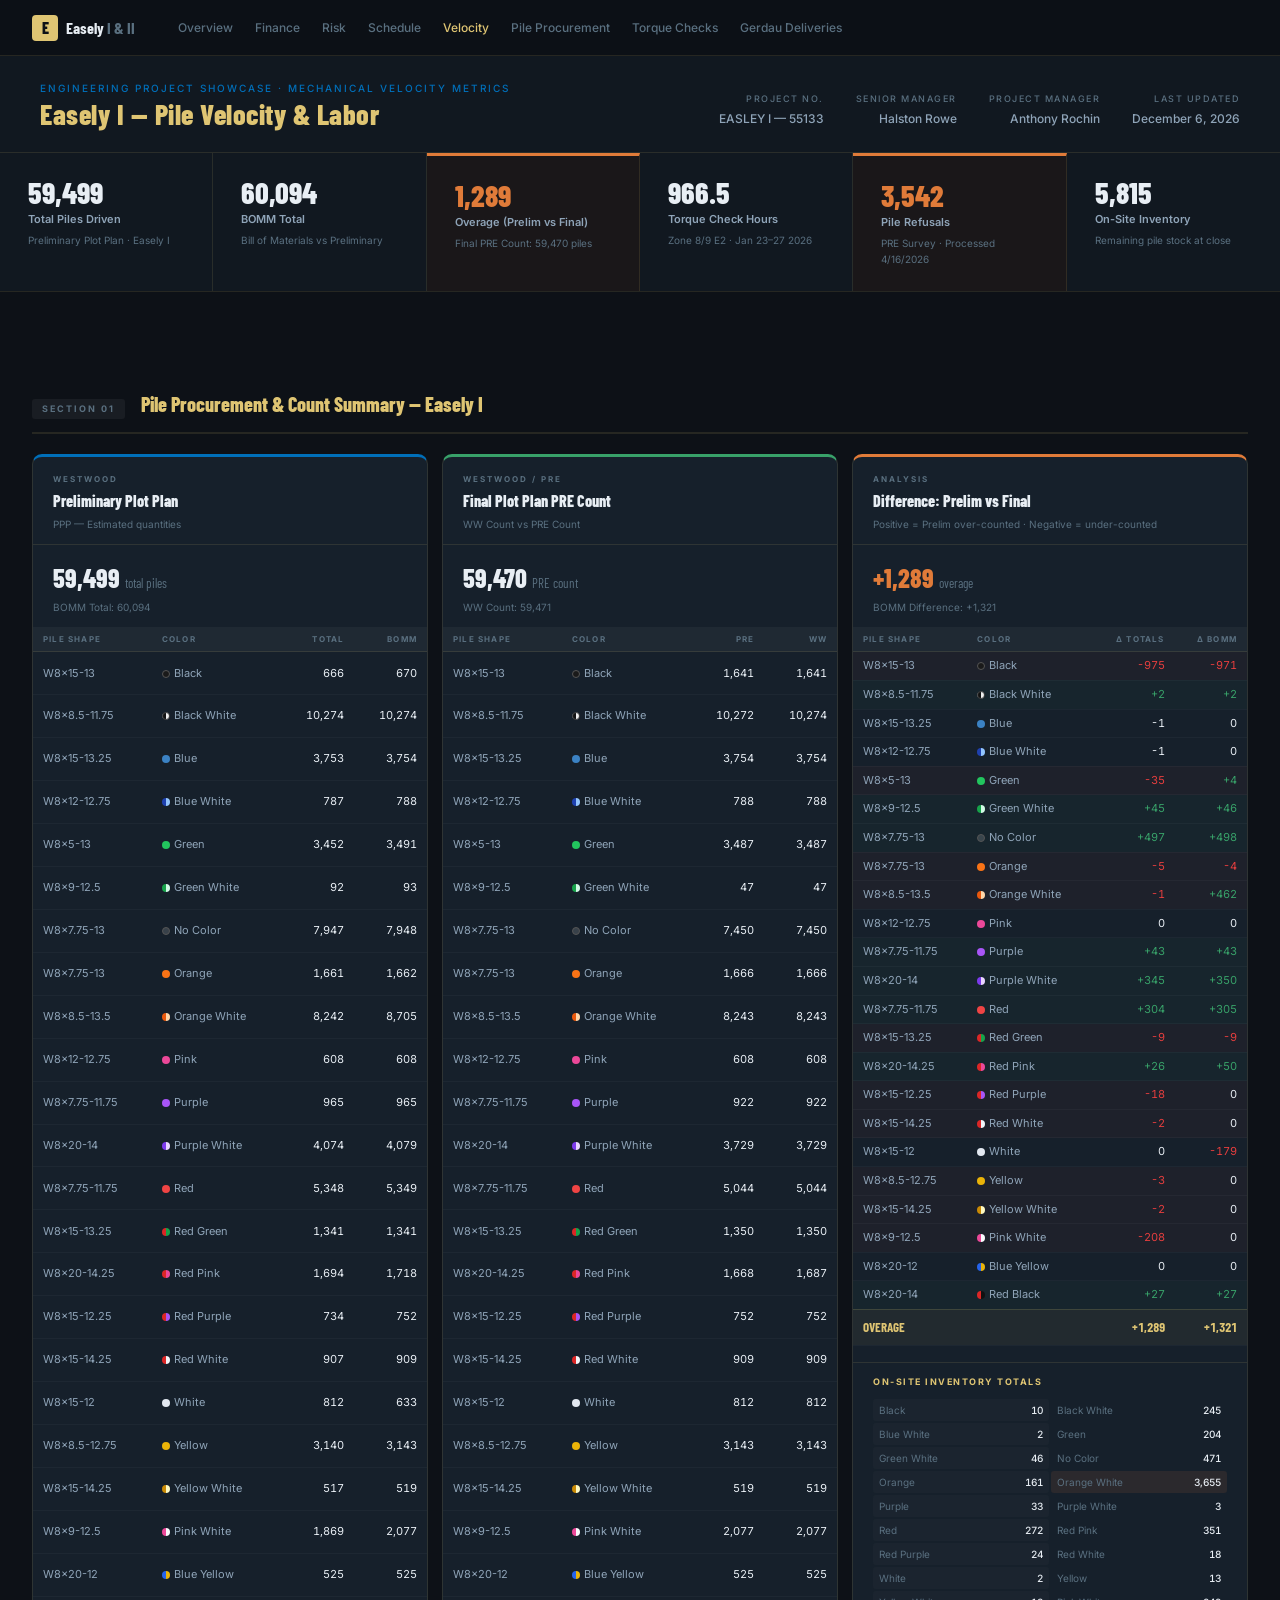
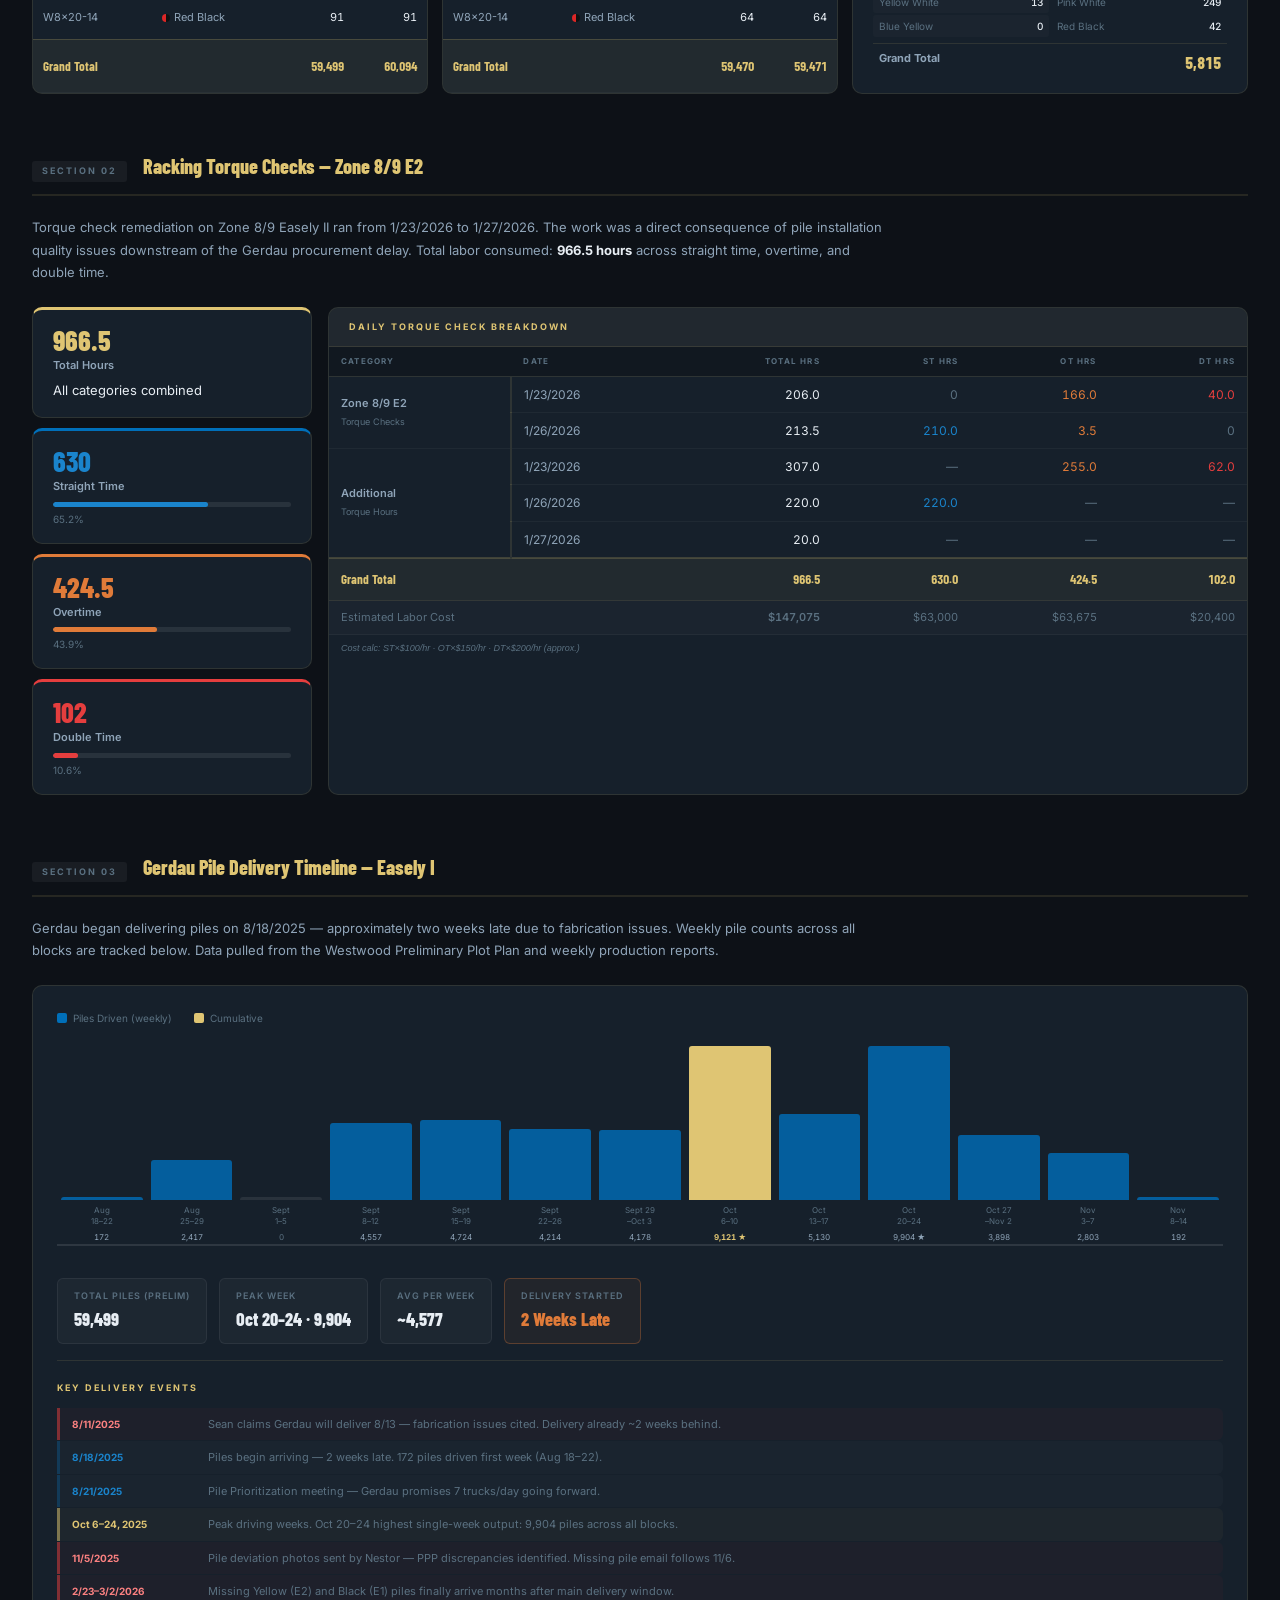
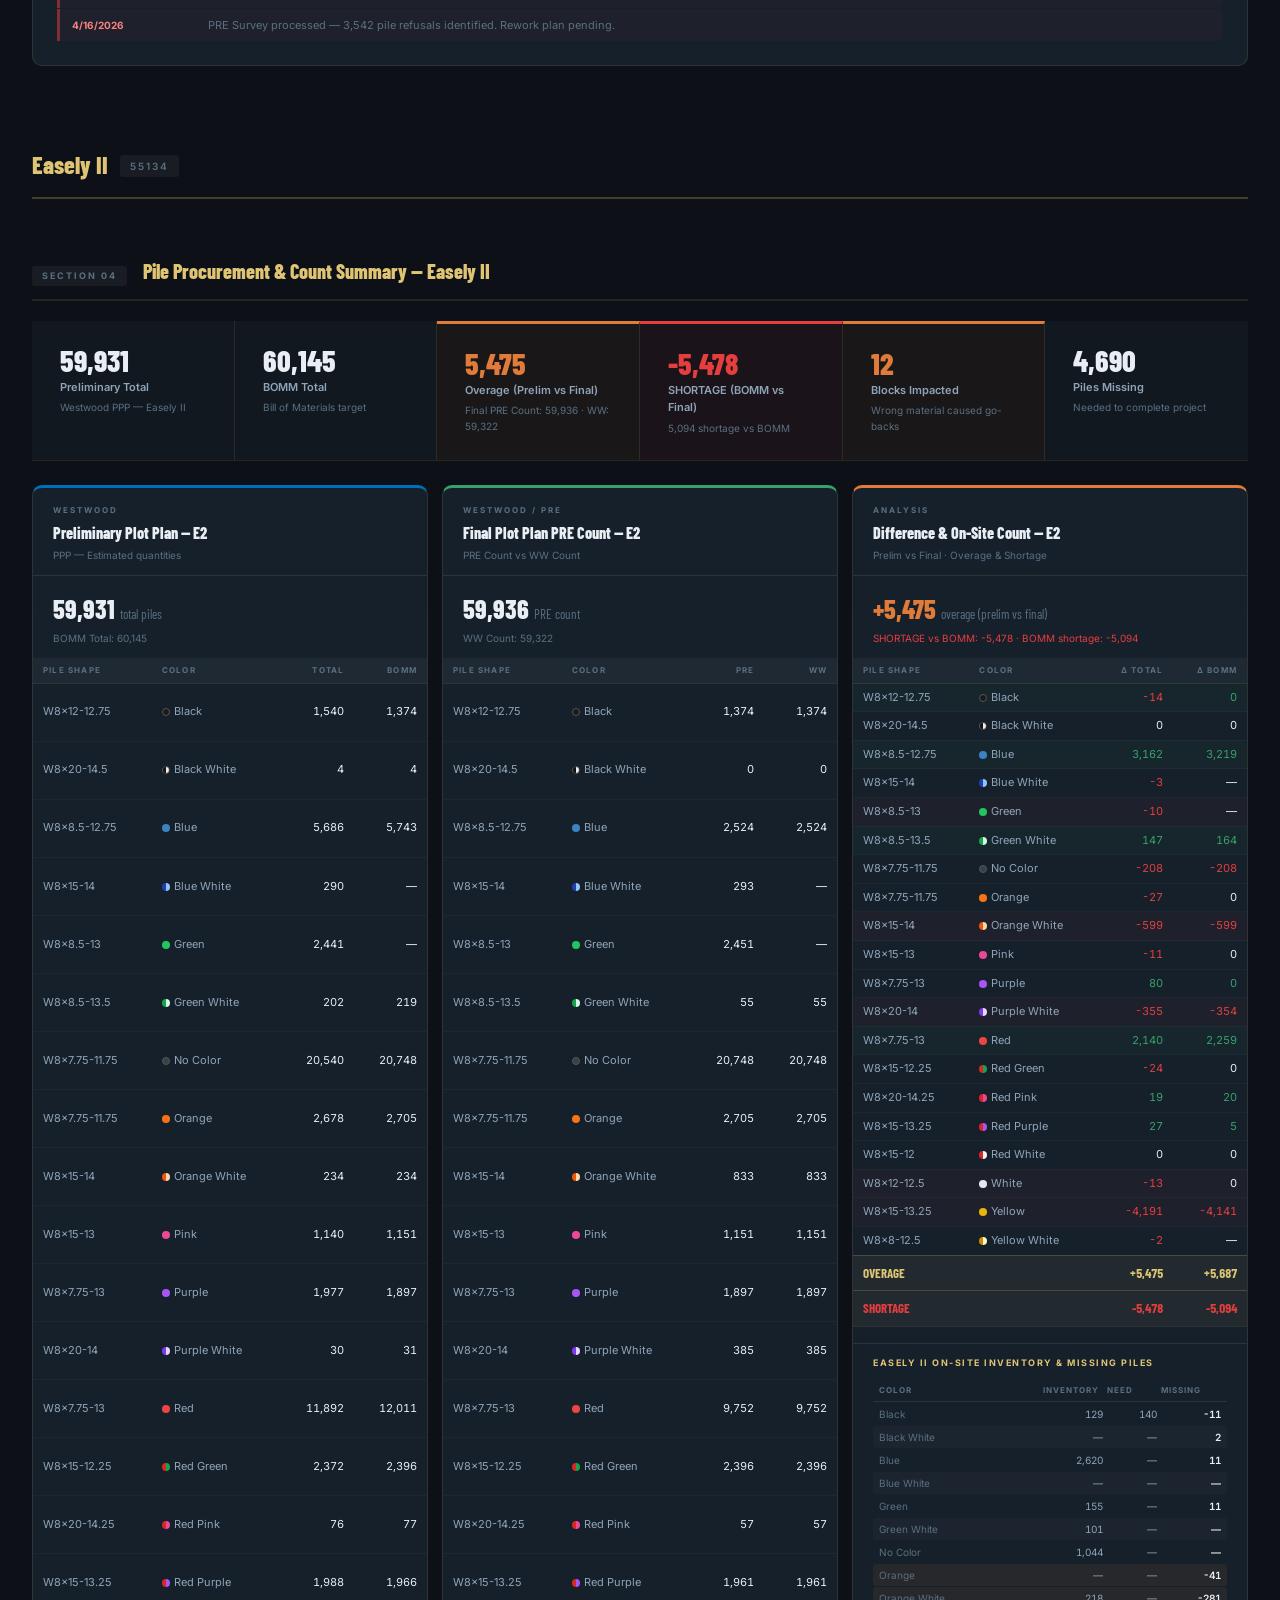
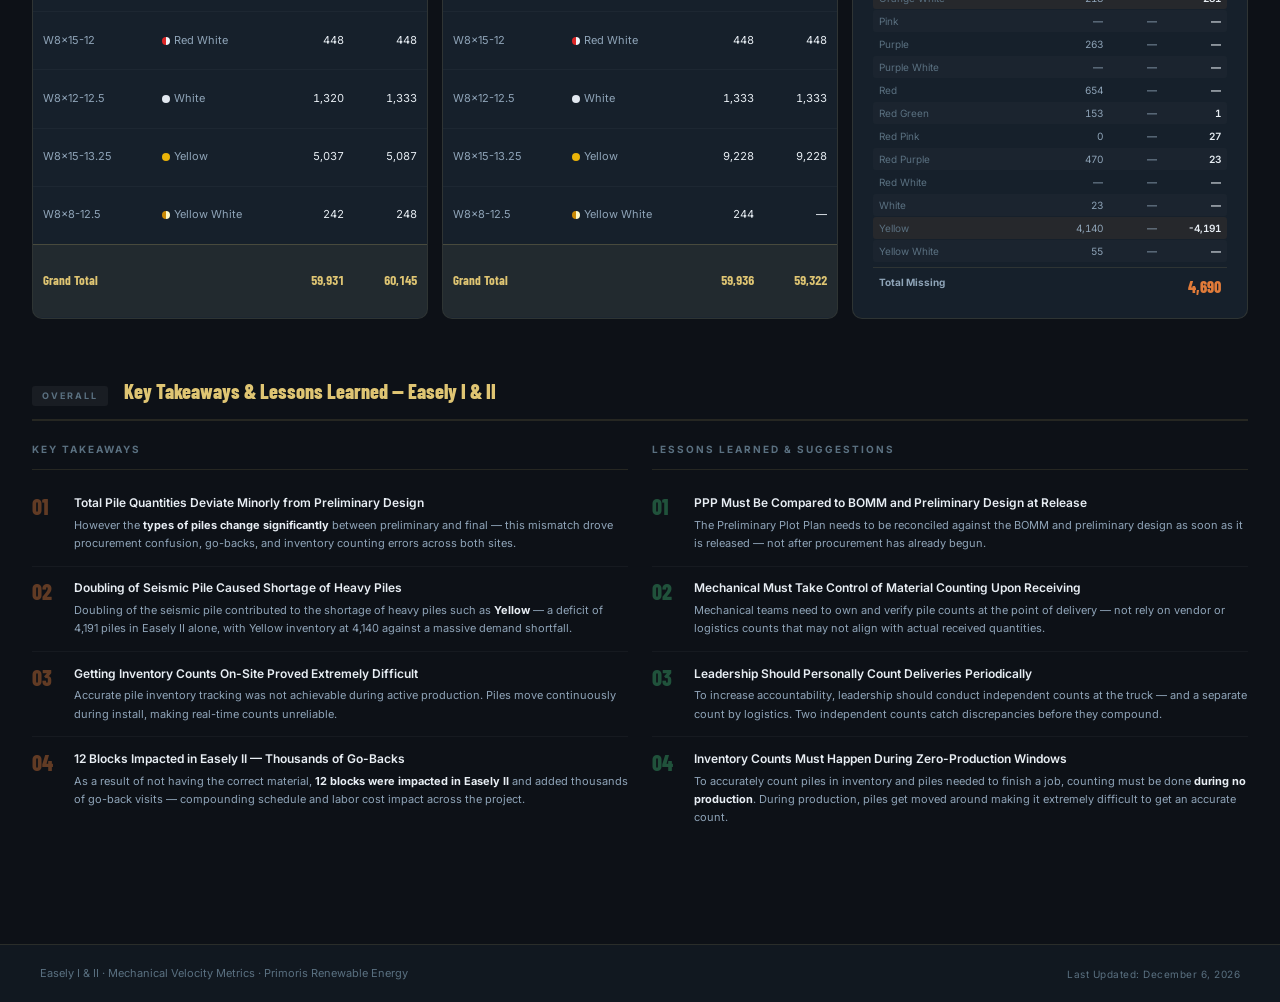
==== commit 8a6ef9d8: "Update CivilEng.html" ====
--- a/CivilEng.html
+++ b/CivilEng.html
@@ -6,7 +6,7 @@
   <title>Easely I — Mechanical Velocity Metrics</title>
   <link rel="preconnect" href="https://fonts.googleapis.com">
   <link href="https://fonts.googleapis.com/css2?family=Barlow+Condensed:wght@400;600;700;800&family=Inter:wght@300;400;500;600&display=swap" rel="stylesheet">
-  <link rel="stylesheet" href="css/stylemv.css">
+  <link rel="stylesheet" href="css/stylec.css">
 </head>
 <body>
 
@@ -785,6 +785,6 @@
   <span class="update-tag">Last Updated: <span id="footer-date">&mdash;</span></span>
 </footer>
 
-<script src="js/mechvel.js"></script>
+<script src="js/mainc.js"></script>
 </body>
 </html>
--- a/css/stylec.css
+++ b/css/stylec.css
@@ -0,0 +1,750 @@
+/* ============================================================
+   EASELY I & II — MECHANICAL VELOCITY METRICS (stylemv.css)
+   ============================================================ */
+
+*, *::before, *::after { box-sizing: border-box; margin: 0; padding: 0; }
+
+:root {
+  --gold:       #DFC573;
+  --blue:       #006FB9;
+  --blue-light: #1a84cc;
+  --bg-dark:    #0d1117;
+  --bg-panel:   #111820;
+  --bg-card:    #16202b;
+  --bg-stripe:  #131c26;
+  --text-primary:   #e8eef4;
+  --text-secondary: #8fa4b8;
+  --text-muted:     #5a7080;
+  --border:     rgba(223,197,115,0.12);
+  --radius:     6px;
+  --radius-lg:  10px;
+  --nav-h:      56px;
+
+  --pos:  #38a169;
+  --neg:  #e53e3e;
+  --warn: #e07b39;
+  --ot:   #e07b39;
+  --dt:   #e53e3e;
+  --st:   #006FB9;
+}
+
+html { scroll-behavior: smooth; }
+
+body {
+  font-family: 'Inter', sans-serif;
+  background: var(--bg-dark);
+  color: var(--text-primary);
+  font-size: 13px;
+  line-height: 1.6;
+  -webkit-font-smoothing: antialiased;
+  padding-top: var(--nav-h);
+}
+
+/* ---- NAV --------------------------------------------------- */
+.site-nav {
+  position: fixed; top: 0; left: 0; right: 0; z-index: 200;
+  height: var(--nav-h);
+  background: rgba(13,17,23,0.98);
+  backdrop-filter: blur(12px);
+  border-bottom: 1px solid var(--border);
+  display: flex; align-items: center;
+  padding: 0 2rem; gap: 2rem;
+}
+
+.nav-logo { display: flex; align-items: center; gap: 8px; flex-shrink: 0; }
+
+.nav-logo-mark {
+  width: 26px; height: 26px; background: var(--gold); color: #0d1117;
+  font-family: 'Barlow Condensed', sans-serif; font-size: 16px; font-weight: 800;
+  display: flex; align-items: center; justify-content: center;
+  border-radius: 4px; line-height: 1;
+}
+
+.nav-logo-text { font-family: 'Barlow Condensed', sans-serif; font-size: 16px; font-weight: 700; color: var(--text-primary); }
+.nav-logo-dim  { color: var(--text-muted); }
+.nav-links     { display: flex; align-items: center; list-style: none; flex: 1; flex-wrap: wrap; }
+
+.nav-link {
+  display: block; padding: 6px 11px;
+  font-size: 12px; font-weight: 500; color: var(--text-muted);
+  text-decoration: none; border-radius: var(--radius);
+  transition: color 0.15s, background 0.15s; white-space: nowrap;
+}
+.nav-link:hover  { color: var(--text-primary); background: rgba(255,255,255,0.04); }
+.nav-link.active { color: var(--gold); }
+
+.nav-mobile-toggle {
+  display: none; flex-direction: column; gap: 4px;
+  background: none; border: none; cursor: pointer; padding: 6px; margin-left: auto;
+}
+.nav-mobile-toggle span { display: block; width: 20px; height: 2px; background: var(--text-secondary); border-radius: 2px; }
+
+/* ---- HEADER ------------------------------------------------ */
+.site-header {
+  display: flex; align-items: flex-end;
+  justify-content: space-between; gap: 1.5rem;
+  padding: 1.5rem 2.5rem;
+  background: var(--bg-panel);
+  border-bottom: 1px solid var(--border);
+}
+
+.header-eyebrow {
+  font-size: 10px; font-weight: 500; letter-spacing: 2px;
+  text-transform: uppercase; color: var(--blue); margin-bottom: 4px;
+}
+
+.header-title {
+  font-family: 'Barlow Condensed', sans-serif;
+  font-size: 28px; font-weight: 800; color: var(--gold);
+  letter-spacing: 0.5px; line-height: 1;
+}
+
+.header-meta { display: flex; gap: 2rem; align-items: flex-end; flex-wrap: wrap; }
+.meta-item   { display: flex; flex-direction: column; align-items: flex-end; gap: 2px; }
+.meta-label  { font-size: 9px; letter-spacing: 1.5px; text-transform: uppercase; color: var(--text-muted); font-weight: 500; }
+.meta-value  { font-size: 12px; font-weight: 500; color: var(--text-secondary); }
+
+/* ---- HERO METRICS BANNER ----------------------------------- */
+.hero-metrics {
+  display: grid;
+  grid-template-columns: repeat(6, 1fr);
+  border-bottom: 1px solid var(--border);
+}
+
+.hm-card {
+  padding: 1.5rem 1.75rem;
+  border-right: 1px solid var(--border);
+  background: var(--bg-panel);
+}
+.hm-card:last-child { border-right: none; }
+.hm-card-warn { background: rgba(224,123,57,0.06); border-top: 3px solid var(--warn); }
+
+.hm-val {
+  font-family: 'Barlow Condensed', sans-serif;
+  font-size: 30px; font-weight: 800; color: var(--text-primary);
+  line-height: 1; margin-bottom: 4px;
+}
+
+.hm-card-warn .hm-val { color: var(--warn); }
+.hm-label { font-size: 11px; font-weight: 600; color: var(--text-secondary); margin-bottom: 3px; }
+.hm-sub   { font-size: 10px; color: var(--text-muted); }
+
+/* ---- MAIN -------------------------------------------------- */
+.main { max-width: 1400px; margin: 0 auto; padding: 2.5rem 2rem; }
+
+/* ---- SECTION HEADER --------------------------------------- */
+.section-header {
+  display: flex; align-items: baseline; gap: 1rem;
+  margin-top: 3.5rem; margin-bottom: 1.25rem;
+  padding-bottom: 0.75rem;
+  border-bottom: 2px solid var(--border);
+}
+
+.sh-label {
+  font-size: 9px; font-weight: 700; letter-spacing: 2px;
+  text-transform: uppercase; color: var(--text-muted);
+  background: rgba(255,255,255,0.05);
+  padding: 3px 10px; border-radius: 3px; flex-shrink: 0;
+}
+
+.sh-title {
+  font-family: 'Barlow Condensed', sans-serif;
+  font-size: 20px; font-weight: 800; color: var(--gold);
+}
+
+/* ---- THREE-COL PROCUREMENT LAYOUT ------------------------- */
+.three-col {
+  display: grid;
+  grid-template-columns: 1fr 1fr 1fr;
+  gap: 14px;
+}
+
+.proc-card {
+  background: var(--bg-card);
+  border: 1px solid var(--border);
+  border-radius: var(--radius-lg);
+  overflow: hidden;
+  display: flex; flex-direction: column;
+}
+
+.prelim-card { border-top: 3px solid var(--blue); }
+.final-card  { border-top: 3px solid var(--pos); }
+.diff-card   { border-top: 3px solid var(--warn); }
+
+.pc-header {
+  padding: 1rem 1.25rem 0.75rem;
+  border-bottom: 1px solid var(--border);
+}
+
+.pc-eyebrow {
+  font-size: 8px; font-weight: 700; letter-spacing: 2px;
+  text-transform: uppercase; color: var(--text-muted); margin-bottom: 3px;
+}
+
+.pc-title {
+  font-family: 'Barlow Condensed', sans-serif;
+  font-size: 16px; font-weight: 800; color: var(--text-primary);
+  margin-bottom: 2px;
+}
+
+.pc-note { font-size: 10px; color: var(--text-muted); }
+
+.pc-total {
+  padding: 0.75rem 1.25rem 0;
+  font-family: 'Barlow Condensed', sans-serif;
+  font-size: 26px; font-weight: 800; color: var(--text-primary);
+}
+
+.pc-total.overage { color: var(--warn); }
+.pc-unit { font-size: 13px; font-weight: 400; color: var(--text-muted); }
+
+.pc-bomm {
+  padding: 0 1.25rem 0.75rem;
+  font-size: 10px; color: var(--text-muted);
+}
+
+/* ---- PILE TABLE ------------------------------------------- */
+.pile-table {
+  width: 100%; border-collapse: collapse;
+  font-size: 11px; flex: 1;
+}
+
+.pile-table thead tr {
+  background: rgba(255,255,255,0.04);
+  border-bottom: 1px solid var(--border);
+}
+
+.pile-table th {
+  padding: 6px 10px;
+  font-size: 8px; font-weight: 700;
+  letter-spacing: 1.2px; text-transform: uppercase;
+  color: var(--text-muted); text-align: left;
+}
+
+.pile-table th.num { text-align: right; }
+
+.pile-table tbody tr {
+  border-bottom: 1px solid rgba(255,255,255,0.03);
+  transition: background 0.1s;
+}
+.pile-table tbody tr:hover { background: rgba(255,255,255,0.03); }
+
+.pile-table td {
+  padding: 5px 10px;
+  color: var(--text-secondary); vertical-align: middle;
+}
+
+.pile-table td.num {
+  text-align: right;
+  font-variant-numeric: tabular-nums;
+  font-family: 'Inter', monospace;
+  color: var(--text-primary);
+}
+
+.pile-table td.pos  { color: var(--pos); }
+.pile-table td.neg  { color: var(--neg); }
+.pile-table td.overage { color: var(--warn); font-weight: 700; }
+
+.pile-table .total-row td {
+  font-family: 'Barlow Condensed', sans-serif;
+  font-size: 13px; font-weight: 700; color: var(--gold);
+  background: rgba(223,197,115,0.06);
+  border-top: 1px solid rgba(223,197,115,0.2);
+  padding: 7px 10px;
+}
+
+.diff-neg td { background: rgba(229,62,62,0.04); }
+.diff-pos td { background: rgba(56,161,105,0.04); }
+
+/* Color dots */
+.color-dot {
+  display: inline-block; width: 8px; height: 8px;
+  border-radius: 50%; margin-right: 4px; flex-shrink: 0;
+  vertical-align: middle;
+}
+.black   { background: #1a1a1a; border: 1px solid #555; }
+.bwhite  { background: linear-gradient(90deg,#111 50%,#eee 50%); border:1px solid #444; }
+.blue    { background: #3b82c4; }
+.bblue   { background: linear-gradient(90deg,#1e40af 50%,#93c5fd 50%); }
+.green   { background: #22c55e; }
+.gwhite  { background: linear-gradient(90deg,#16a34a 50%,#d1fae5 50%); }
+.nocolor { background: rgba(255,255,255,0.15); border: 1px solid #555; }
+.orange  { background: #f97316; }
+.owhite  { background: linear-gradient(90deg,#ea580c 50%,#fed7aa 50%); }
+.pink    { background: #ec4899; }
+.purple  { background: #a855f7; }
+.pwhite  { background: linear-gradient(90deg,#7c3aed 50%,#e9d5ff 50%); }
+.red     { background: #ef4444; }
+.rgreen  { background: linear-gradient(90deg,#dc2626 50%,#16a34a 50%); }
+.rpink   { background: linear-gradient(90deg,#dc2626 50%,#ec4899 50%); }
+.rpurple { background: linear-gradient(90deg,#dc2626 50%,#a855f7 50%); }
+.rwhite  { background: linear-gradient(90deg,#dc2626 50%,#f1f5f9 50%); }
+.white   { background: #e2e8f0; }
+.yellow  { background: #eab308; }
+.ywhite  { background: linear-gradient(90deg,#ca8a04 50%,#fef9c3 50%); }
+.pinkw   { background: linear-gradient(90deg,#ec4899 50%,#f8fafc 50%); }
+.byellow { background: linear-gradient(90deg,#2563eb 50%,#eab308 50%); }
+.rblack  { background: linear-gradient(90deg,#dc2626 50%,#111 50%); }
+
+/* ---- INVENTORY BLOCK -------------------------------------- */
+.inventory-block {
+  margin: 1rem 0 0;
+  border-top: 1px solid var(--border);
+  padding: 0.75rem 1.25rem 1rem;
+}
+
+.inv-header {
+  font-size: 9px; font-weight: 700; letter-spacing: 1.5px;
+  text-transform: uppercase; color: var(--gold);
+  margin-bottom: 0.6rem;
+}
+
+.inv-grid {
+  display: grid; grid-template-columns: 1fr 1fr; gap: 2px;
+}
+
+.inv-item {
+  display: flex; justify-content: space-between;
+  align-items: center; padding: 3px 6px;
+  font-size: 10px; border-radius: 3px;
+}
+
+.inv-item:nth-child(odd) { background: rgba(255,255,255,0.02); }
+.inv-highlight { background: rgba(224,123,57,0.1) !important; }
+
+.inv-label { color: var(--text-muted); }
+.inv-val   { font-variant-numeric: tabular-nums; color: var(--text-primary); font-weight: 500; }
+
+.inv-total {
+  grid-column: 1 / -1;
+  display: flex; justify-content: space-between;
+  padding: 6px 6px 2px;
+  border-top: 1px solid var(--border);
+  margin-top: 4px;
+}
+
+.inv-total .inv-label { font-weight: 700; color: var(--text-secondary); font-size: 11px; }
+.inv-total .inv-val   { color: var(--gold); font-family: 'Barlow Condensed', sans-serif; font-size: 16px; font-weight: 800; }
+
+/* ---- TORQUE CONTEXT --------------------------------------- */
+.torque-context {
+  font-size: 13px; color: var(--text-secondary);
+  line-height: 1.7; margin-bottom: 1.5rem;
+  max-width: 860px;
+}
+
+.torque-context strong { color: var(--text-primary); }
+
+/* ---- TORQUE GRID ------------------------------------------ */
+.torque-grid {
+  display: grid;
+  grid-template-columns: 280px 1fr;
+  gap: 16px;
+  margin-bottom: 2rem;
+}
+
+.torque-stats {
+  display: flex; flex-direction: column; gap: 10px;
+}
+
+.ts-card {
+  background: var(--bg-card);
+  border: 1px solid var(--border);
+  border-radius: var(--radius-lg);
+  padding: 1rem 1.25rem;
+}
+
+.ts-total { border-top: 3px solid var(--gold); }
+.ts-st    { border-top: 3px solid var(--st); }
+.ts-ot    { border-top: 3px solid var(--ot); }
+.ts-dt    { border-top: 3px solid var(--dt); }
+
+.ts-val {
+  font-family: 'Barlow Condensed', sans-serif;
+  font-size: 28px; font-weight: 800; color: var(--text-primary);
+  line-height: 1; margin-bottom: 3px;
+}
+
+.ts-total .ts-val { color: var(--gold); }
+.ts-st .ts-val    { color: var(--blue-light); }
+.ts-ot .ts-val    { color: var(--ot); }
+.ts-dt .ts-val    { color: var(--dt); }
+
+.ts-label { font-size: 11px; font-weight: 600; color: var(--text-secondary); margin-bottom: 6px; }
+
+.ts-bar-wrap {
+  height: 5px; background: rgba(255,255,255,0.08);
+  border-radius: 3px; overflow: hidden; margin-bottom: 4px;
+}
+
+.ts-bar {
+  height: 100%; border-radius: 3px;
+  background: var(--blue-light);
+  transition: width 0.8s ease;
+}
+.ot-bar { background: var(--ot); }
+.dt-bar { background: var(--dt); }
+
+.ts-pct { font-size: 10px; color: var(--text-muted); }
+
+/* ---- TORQUE DETAIL TABLE ---------------------------------- */
+.torque-detail {
+  background: var(--bg-card);
+  border: 1px solid var(--border);
+  border-radius: var(--radius-lg);
+  overflow: hidden;
+}
+
+.td-header {
+  padding: 0.75rem 1.25rem;
+  font-size: 9px; font-weight: 700; letter-spacing: 2px;
+  text-transform: uppercase; color: var(--gold);
+  border-bottom: 1px solid var(--border);
+  background: rgba(223,197,115,0.05);
+}
+
+.torque-table {
+  width: 100%; border-collapse: collapse; font-size: 12px;
+}
+
+.torque-table thead tr {
+  background: var(--bg-panel);
+  border-bottom: 1px solid var(--border);
+}
+
+.torque-table th {
+  padding: 8px 12px;
+  font-size: 8px; font-weight: 700; letter-spacing: 1.2px;
+  text-transform: uppercase; color: var(--text-muted); text-align: left;
+}
+
+.torque-table th.num { text-align: right; }
+
+.torque-table tbody tr {
+  border-bottom: 1px solid rgba(255,255,255,0.04);
+}
+
+.torque-table td {
+  padding: 8px 12px; color: var(--text-secondary); vertical-align: middle;
+}
+
+.torque-table td.num {
+  text-align: right; font-variant-numeric: tabular-nums;
+  font-family: 'Inter', monospace; color: var(--text-primary);
+}
+
+.torque-table td.st   { color: var(--blue-light); }
+.torque-table td.ot   { color: var(--ot); }
+.torque-table td.dt   { color: var(--dt); }
+.torque-table td.zero { color: var(--text-muted); }
+.torque-table td.cost { color: var(--gold); font-weight: 600; }
+
+.zone-cell {
+  font-size: 11px; font-weight: 600; color: var(--text-primary);
+  border-right: 2px solid var(--border);
+}
+.zone-sub { font-size: 9px; font-weight: 400; color: var(--text-muted); }
+
+.torque-table .total-row td {
+  font-family: 'Barlow Condensed', sans-serif; font-size: 13px; font-weight: 700;
+  color: var(--gold); background: rgba(223,197,115,0.06);
+  border-top: 2px solid rgba(223,197,115,0.2); padding: 10px 12px;
+}
+
+.torque-table .cost-row td {
+  font-size: 11px; color: var(--text-muted);
+  background: rgba(255,255,255,0.02);
+  border-top: 1px solid var(--border);
+}
+
+.cost-note {
+  font-size: 9px; color: var(--text-muted);
+  padding: 6px 12px 10px; font-style: italic;
+}
+
+/* ---- DELIVERY TIMELINE ------------------------------------ */
+.delivery-timeline {
+  background: var(--bg-card);
+  border: 1px solid var(--border);
+  border-radius: var(--radius-lg);
+  padding: 1.5rem;
+}
+
+.dt-header { margin-bottom: 1.25rem; }
+
+.dt-legend {
+  font-size: 10px; color: var(--text-muted);
+  display: flex; align-items: center; gap: 6px;
+}
+
+.dl-dot {
+  width: 10px; height: 10px; border-radius: 2px; flex-shrink: 0;
+}
+.dl-delivered { background: var(--blue); }
+.dl-cum       { background: var(--gold); }
+
+/* Bar chart */
+.dt-bars {
+  display: flex;
+  align-items: flex-end;
+  gap: 8px;
+  height: 200px;
+  margin-bottom: 1rem;
+  padding: 0 4px;
+  border-bottom: 2px solid rgba(255,255,255,0.1);
+}
+
+.dt-week {
+  flex: 1;
+  display: flex;
+  flex-direction: column;
+  align-items: center;
+  justify-content: flex-end;
+  height: 100%;
+  gap: 5px;
+}
+
+.dt-bar-wrap {
+  width: 100%;
+  flex: 1;
+  display: flex;
+  align-items: flex-end;
+}
+
+.dt-bar-fill {
+  width: 100%;
+  background: var(--blue);
+  border-radius: 3px 3px 0 0;
+  opacity: 0.8;
+  transition: height 0.8s ease, opacity 0.2s;
+  min-height: 3px;
+}
+
+.dt-bar-fill:hover { opacity: 1; }
+.zero-fill  { background: rgba(255,255,255,0.1); }
+.peak-fill  { background: var(--gold); opacity: 1; }
+
+.dt-week-label {
+  font-size: 8px; text-align: center; color: var(--text-muted);
+  line-height: 1.3; white-space: nowrap;
+}
+
+.dt-week-val {
+  font-size: 8px; color: var(--text-secondary);
+  font-variant-numeric: tabular-nums; text-align: center;
+}
+
+.zero-val { color: var(--text-muted); }
+.peak-val { color: var(--gold); font-weight: 700; }
+
+/* Totals row */
+.dt-total-row {
+  display: flex; gap: 12px; flex-wrap: wrap;
+  padding: 1rem 0;
+  border-bottom: 1px solid var(--border);
+  margin-bottom: 1.25rem;
+}
+
+.dt-total-item {
+  display: flex; flex-direction: column; gap: 2px;
+  padding: 0.6rem 1rem;
+  background: rgba(255,255,255,0.03);
+  border-radius: var(--radius);
+  border: 1px solid rgba(255,255,255,0.06);
+}
+
+.dt-total-item.warn { border-color: rgba(224,123,57,0.3); background: rgba(224,123,57,0.06); }
+
+.dt-total-label { font-size: 9px; text-transform: uppercase; letter-spacing: 1px; color: var(--text-muted); font-weight: 600; }
+.dt-total-val   { font-family: 'Barlow Condensed', sans-serif; font-size: 18px; font-weight: 800; color: var(--text-primary); }
+.warn-val { color: var(--warn); }
+
+/* Gerdau events list */
+.gerdau-events { margin-top: 0.5rem; }
+
+.ge-header {
+  font-size: 9px; font-weight: 700; letter-spacing: 2px;
+  text-transform: uppercase; color: var(--gold); margin-bottom: 0.75rem;
+}
+
+.ge-list { display: flex; flex-direction: column; gap: 1px; }
+
+.ge-item {
+  display: grid; grid-template-columns: 120px 1fr;
+  gap: 1rem; align-items: start;
+  padding: 8px 12px;
+  background: rgba(255,255,255,0.02);
+  border-left: 3px solid rgba(0,111,185,0.3);
+  border-radius: 0 var(--radius) var(--radius) 0;
+}
+
+.ge-late { border-left-color: rgba(229,62,62,0.5); background: rgba(229,62,62,0.04); }
+.ge-peak { border-left-color: rgba(223,197,115,0.5); background: rgba(223,197,115,0.04); }
+
+.ge-date {
+  font-size: 10px; font-weight: 700; color: var(--blue-light);
+  white-space: nowrap;
+}
+
+.ge-late .ge-date { color: #fc8181; }
+.ge-peak .ge-date { color: var(--gold); }
+
+.ge-desc { font-size: 11px; color: var(--text-muted); line-height: 1.5; }
+
+/* ---- FOOTER ----------------------------------------------- */
+footer {
+  display: flex; justify-content: space-between; align-items: center;
+  padding: 1.25rem 2.5rem;
+  border-top: 1px solid var(--border);
+  background: var(--bg-panel);
+  margin-top: 4rem;
+  font-size: 11px; color: var(--text-muted);
+  gap: 1rem; flex-wrap: wrap;
+}
+
+.update-tag { font-size: 10px; letter-spacing: 0.5px; }
+
+[id] { scroll-margin-top: calc(var(--nav-h) + 12px); }
+
+/* ---- RESPONSIVE ------------------------------------------- */
+@media (max-width: 1100px) {
+  .three-col      { grid-template-columns: 1fr; }
+  .torque-grid    { grid-template-columns: 1fr; }
+  .hero-metrics   { grid-template-columns: repeat(3, 1fr); }
+}
+
+@media (max-width: 700px) {
+  .hero-metrics { grid-template-columns: 1fr 1fr; }
+  .site-header  { flex-direction: column; align-items: flex-start; padding: 1.25rem 1.5rem; }
+  .header-meta  { flex-direction: column; gap: 0.5rem; align-items: flex-start; }
+  .meta-item    { align-items: flex-start; }
+  .main         { padding: 2rem 1.25rem; }
+  .nav-links    { display: none; }
+  .nav-mobile-toggle { display: flex; }
+  .nav-links.open {
+    display: flex; flex-direction: column;
+    position: absolute; top: var(--nav-h); left: 0; right: 0;
+    background: rgba(13,17,23,0.98);
+    border-bottom: 1px solid var(--border);
+    padding: 0.75rem 1.5rem 1rem; gap: 2px;
+  }
+  .ge-item { grid-template-columns: 1fr; }
+}
+
+/* ---- PROJECT DIVIDER (E2) --------------------------------- */
+.project-divider-mv {
+  display: flex; align-items: center; gap: 12px;
+  margin-top: 5rem; margin-bottom: 0.5rem;
+  padding-bottom: 0.75rem;
+  border-bottom: 2px solid rgba(223,197,115,0.25);
+}
+
+.pdm-label {
+  font-family: 'Barlow Condensed', sans-serif;
+  font-size: 24px; font-weight: 800; color: var(--gold);
+}
+
+.pdm-num {
+  font-size: 10px; font-weight: 600; letter-spacing: 2px;
+  text-transform: uppercase; color: var(--text-muted);
+  background: rgba(255,255,255,0.05);
+  padding: 3px 10px; border-radius: 3px;
+}
+
+/* E2 hero metrics variant */
+.e2-metrics { margin-top: 1rem; margin-bottom: 1.5rem; }
+
+.hm-card-shortage {
+  background: rgba(229,62,62,0.06);
+  border-top: 3px solid var(--neg);
+}
+.hm-card-shortage .hm-val { color: var(--neg); }
+
+/* shortage text in pc-bomm */
+.shortage-txt { color: var(--neg) !important; }
+
+/* shortage rows in diff table */
+.shortage-total td { color: var(--neg) !important; background: rgba(229,62,62,0.06); }
+.pile-table td.shortage { color: var(--neg); font-weight: 700; }
+
+/* ---- E2 INVENTORY GRID ------------------------------------ */
+.e2-inv-grid {
+  display: flex; flex-direction: column; gap: 1px;
+  font-size: 10px;
+}
+
+.e2-inv-header {
+  display: grid; grid-template-columns: 1fr 60px 50px 60px;
+  gap: 4px; padding: 4px 6px;
+  font-size: 8px; font-weight: 700; letter-spacing: 1px;
+  text-transform: uppercase; color: var(--text-muted);
+  border-bottom: 1px solid var(--border);
+}
+
+.e2-inv-row {
+  display: grid; grid-template-columns: 1fr 60px 50px 60px;
+  gap: 4px; padding: 3px 6px;
+  border-radius: 3px;
+}
+
+.e2-inv-row:nth-child(odd) { background: rgba(255,255,255,0.02); }
+.e2-warn { background: rgba(224,123,57,0.08) !important; }
+
+.e2-inv-row span:nth-child(1) { color: var(--text-muted); }
+.e2-inv-row span:nth-child(2),
+.e2-inv-row span:nth-child(3) { text-align: right; color: var(--text-secondary); font-variant-numeric: tabular-nums; }
+.e2-inv-row span:nth-child(4) { text-align: right; color: var(--text-primary); font-weight: 600; font-variant-numeric: tabular-nums; }
+.e2-inv-row .neg { color: var(--neg); }
+
+.e2-inv-total {
+  display: grid; grid-template-columns: 1fr 60px 50px 60px;
+  gap: 4px; padding: 6px 6px 2px;
+  border-top: 1px solid var(--border); margin-top: 4px;
+  font-weight: 700;
+}
+.e2-inv-total span:first-child { color: var(--text-secondary); }
+.e2-inv-total span:last-child  { text-align: right; color: var(--warn); font-family: 'Barlow Condensed', sans-serif; font-size: 16px; font-weight: 800; }
+
+/* ---- MV LESSONS LEARNED ----------------------------------- */
+.mv-lessons-grid {
+  display: grid; grid-template-columns: 1fr 1fr;
+  gap: 24px; margin-top: 0.5rem;
+}
+
+.mvl-header {
+  font-size: 10px; font-weight: 700; letter-spacing: 2px;
+  text-transform: uppercase; color: var(--text-muted);
+  padding-bottom: 0.75rem;
+  border-bottom: 1px solid var(--border);
+  margin-bottom: 0.75rem;
+}
+
+.mvl-item {
+  display: flex; gap: 14px; align-items: flex-start;
+  padding: 0.85rem 0;
+  border-bottom: 1px solid rgba(255,255,255,0.04);
+}
+.mvl-item:last-child { border-bottom: none; }
+
+.mvl-num {
+  font-family: 'Barlow Condensed', sans-serif;
+  font-size: 22px; font-weight: 800;
+  color: rgba(224,123,57,0.4);
+  line-height: 1; flex-shrink: 0; min-width: 28px;
+}
+.green-num { color: rgba(56,161,105,0.45); }
+
+.mvl-title {
+  font-size: 12px; font-weight: 600;
+  color: var(--text-primary); margin-bottom: 4px; line-height: 1.4;
+}
+
+.mvl-desc {
+  font-size: 11px; color: var(--text-secondary); line-height: 1.65;
+}
+.mvl-desc strong { color: var(--text-primary); }
+
+@media (max-width: 900px) {
+  .mv-lessons-grid { grid-template-columns: 1fr; }
+  .e2-metrics       { grid-template-columns: repeat(2, 1fr); }
+}
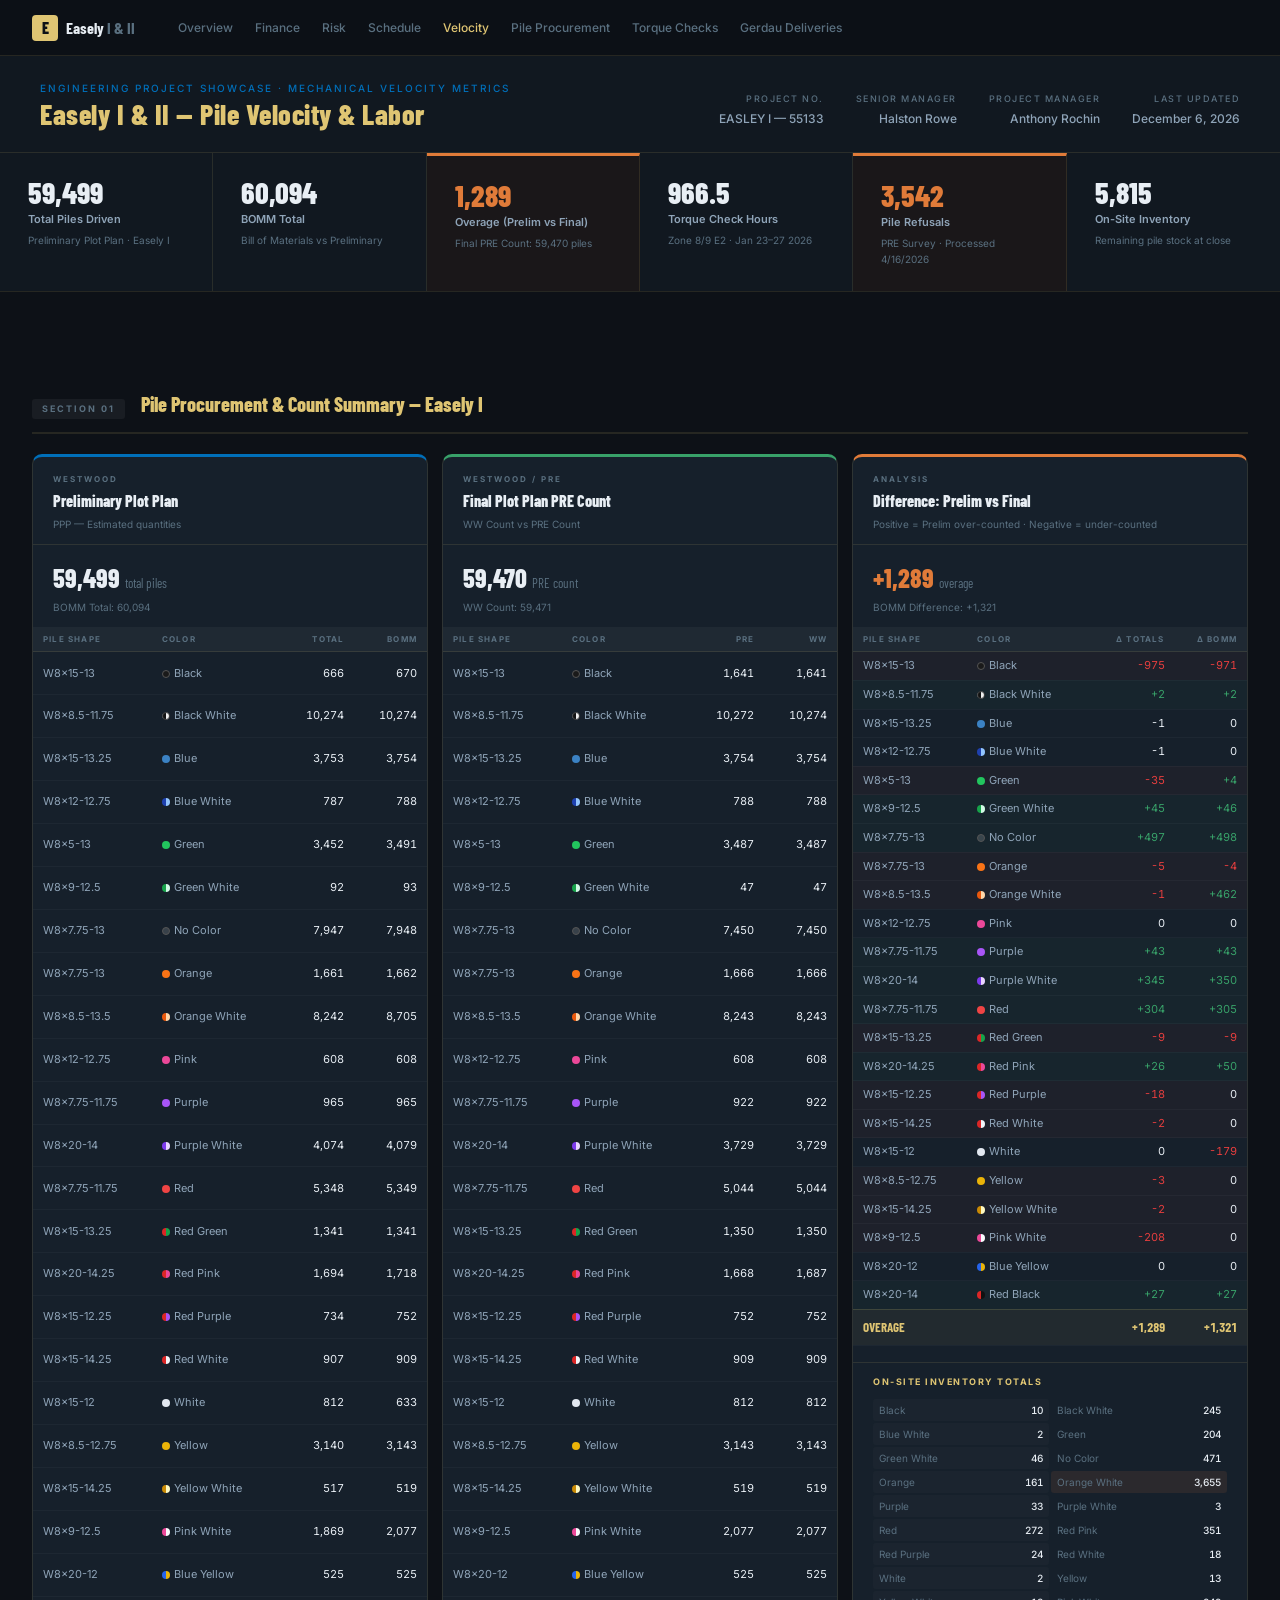
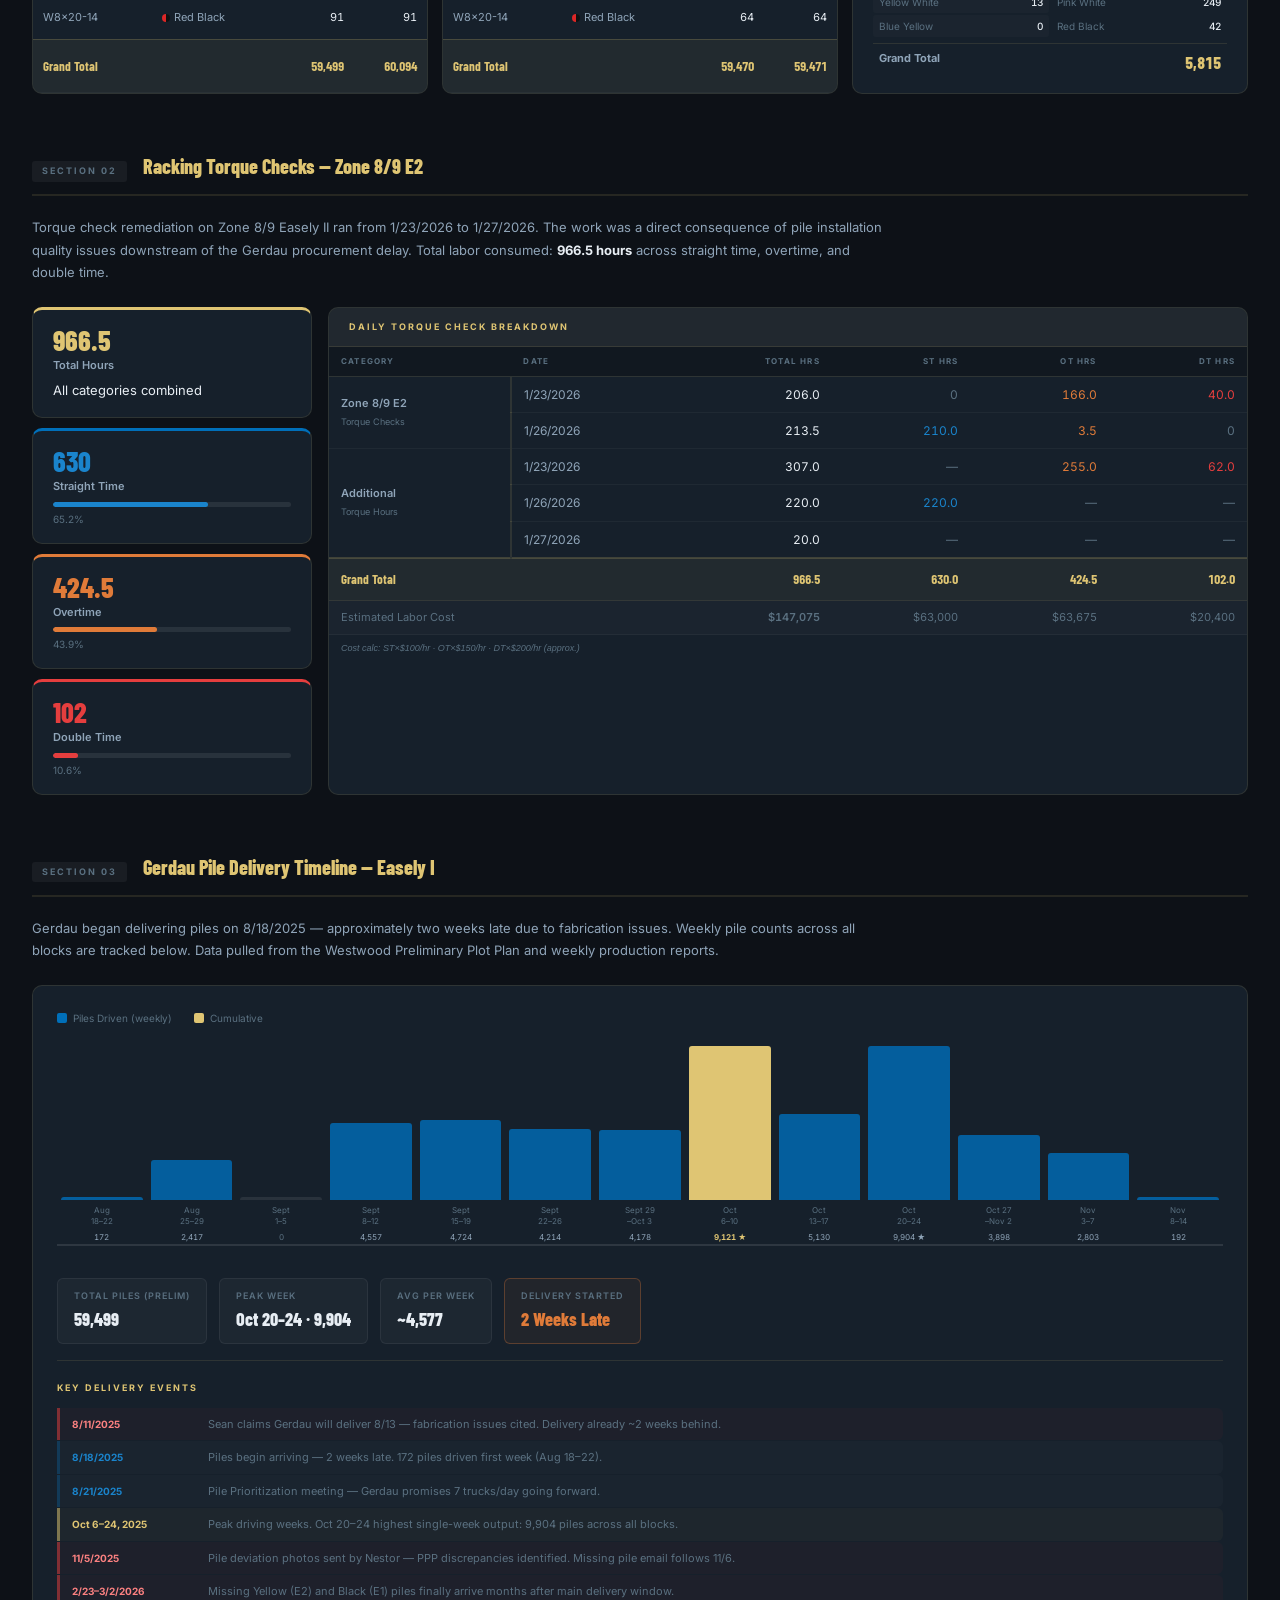
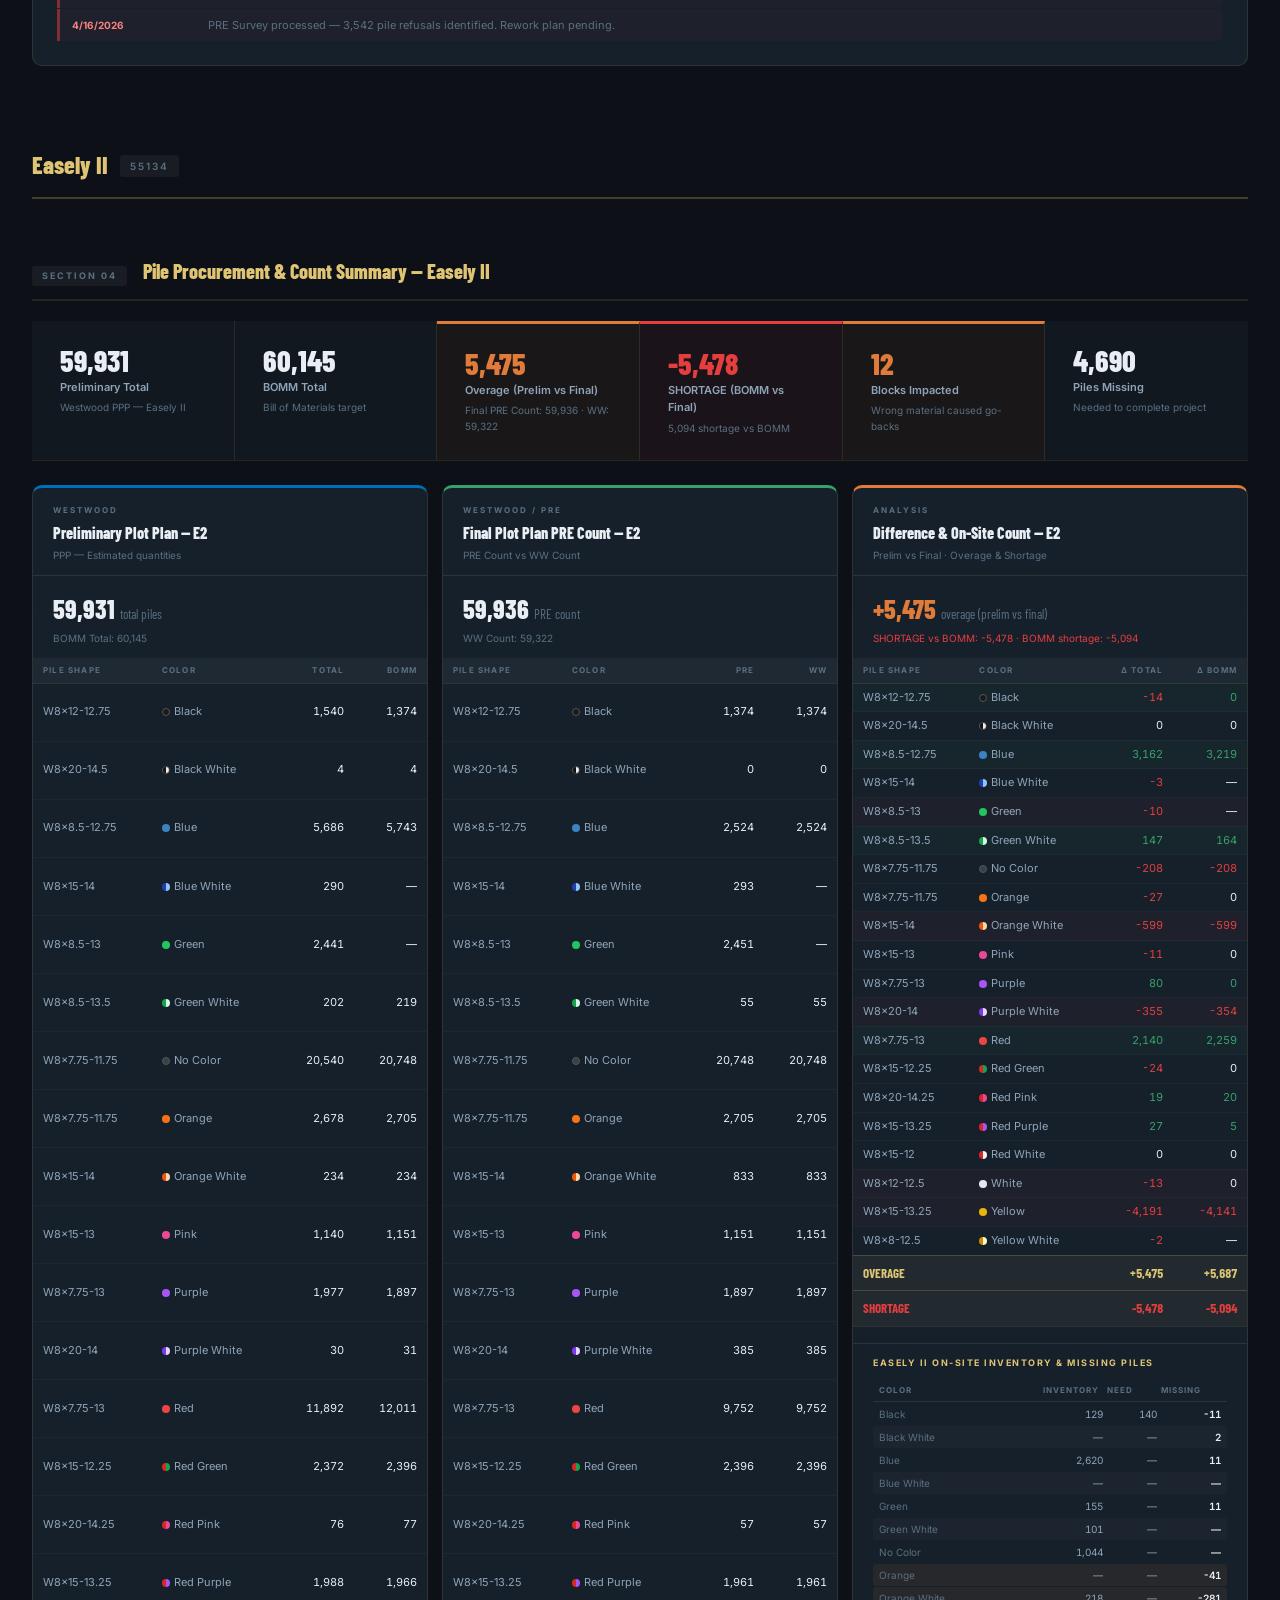
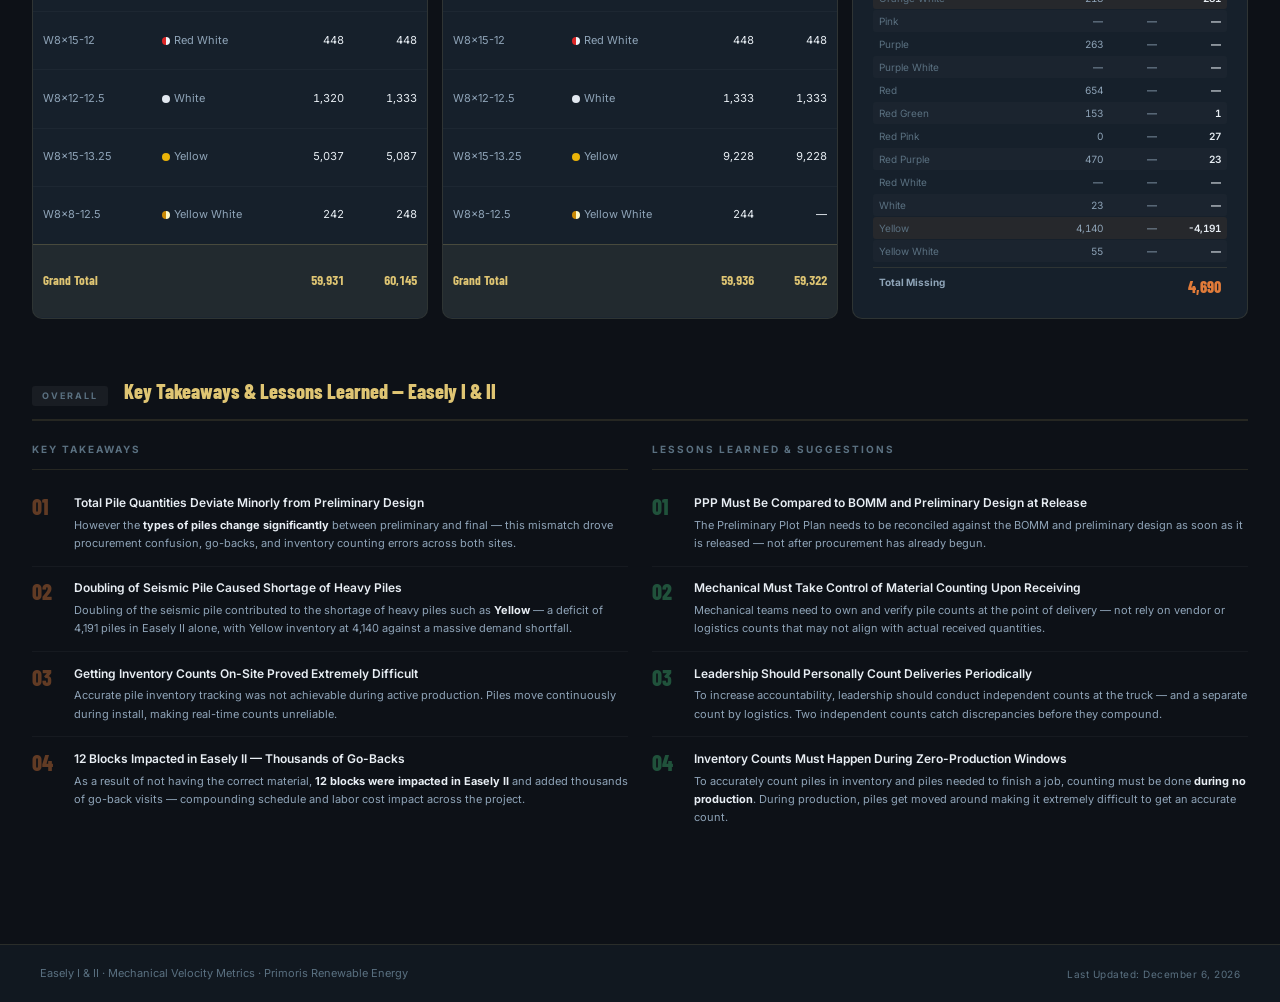
==== commit 145da608: "Update CivilEng.html" ====
--- a/CivilEng.html
+++ b/CivilEng.html
@@ -35,7 +35,7 @@
 <header class="site-header" id="overview">
   <div class="header-brand">
     <div class="header-eyebrow">Engineering Project Showcase · Mechanical Velocity Metrics</div>
-    <div class="header-title">Easely I — Pile Velocity &amp; Labor</div>
+    <div class="header-title">Easely I &amp; II — Pile Velocity &amp; Labor</div>
   </div>
   <div class="header-meta">
     <div class="meta-item"><span class="meta-label">Project No.</span><span class="meta-value">EASLEY I — 55133</span></div>
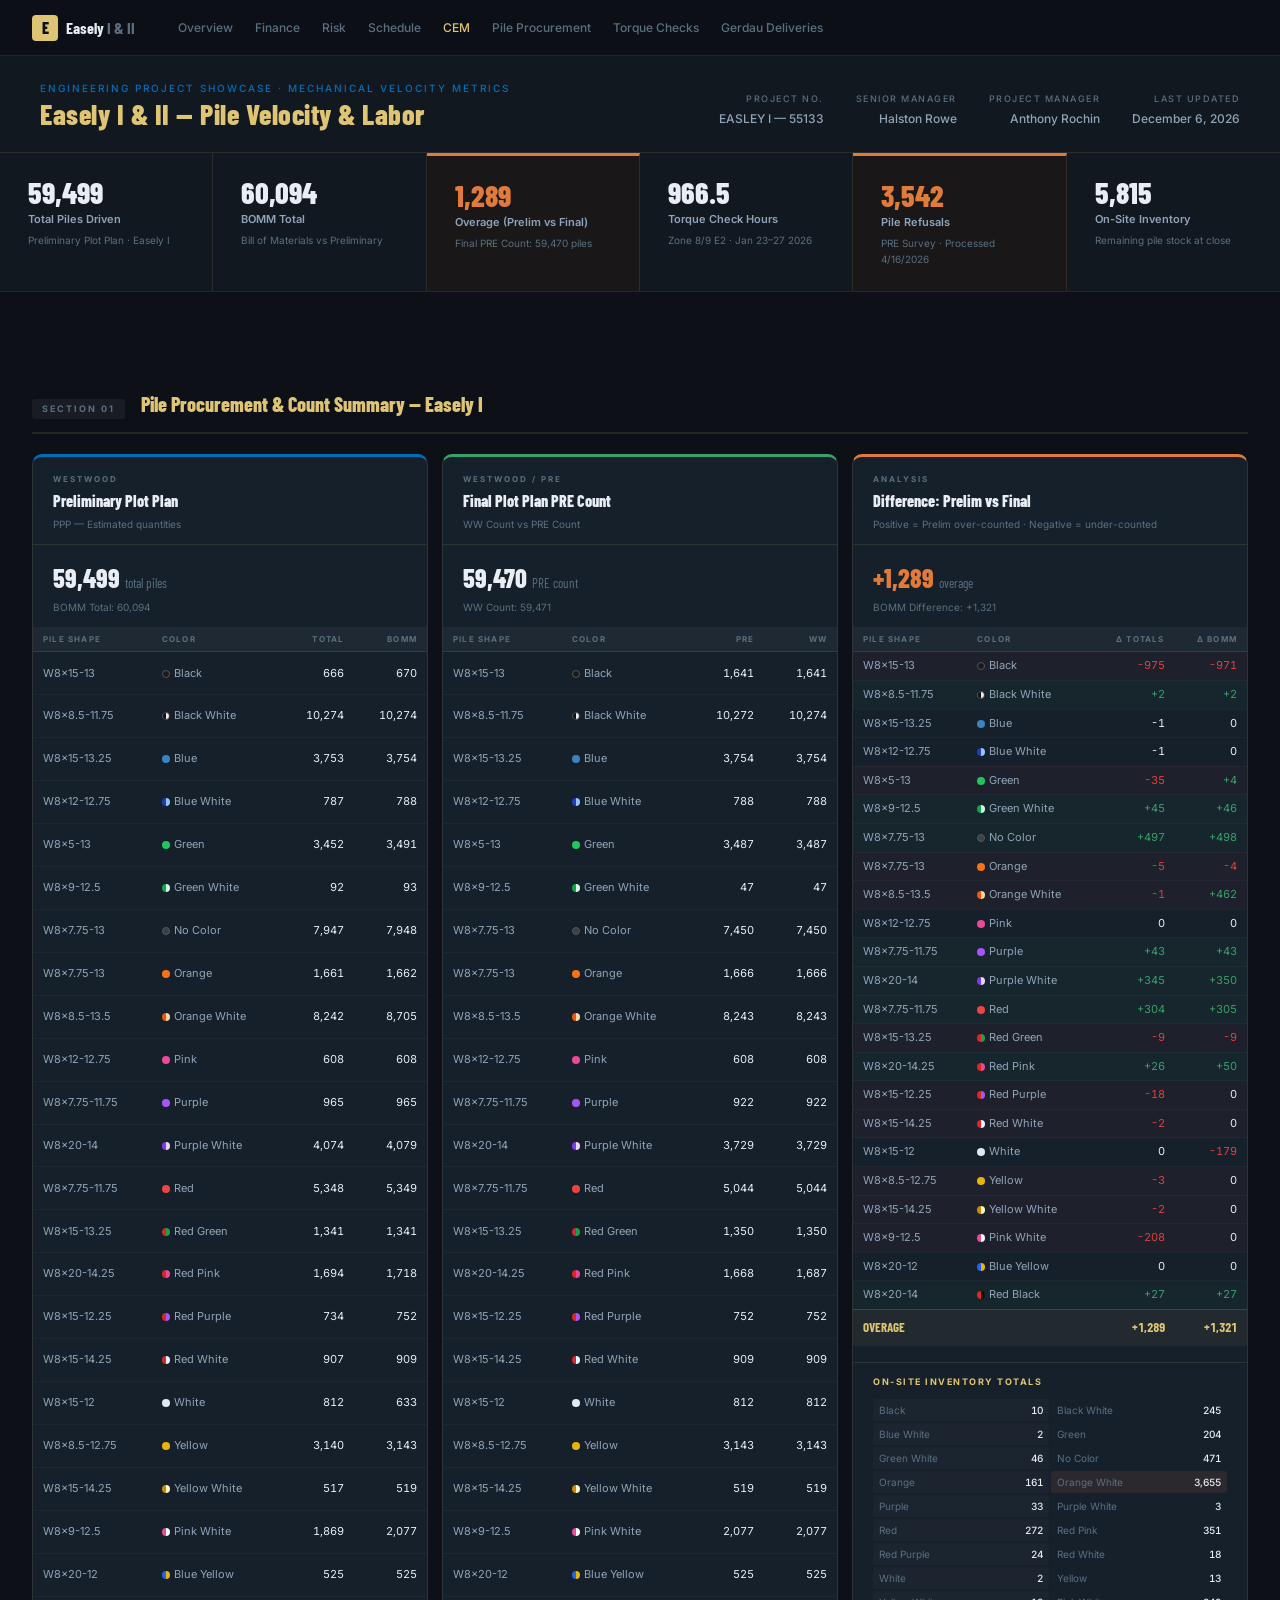
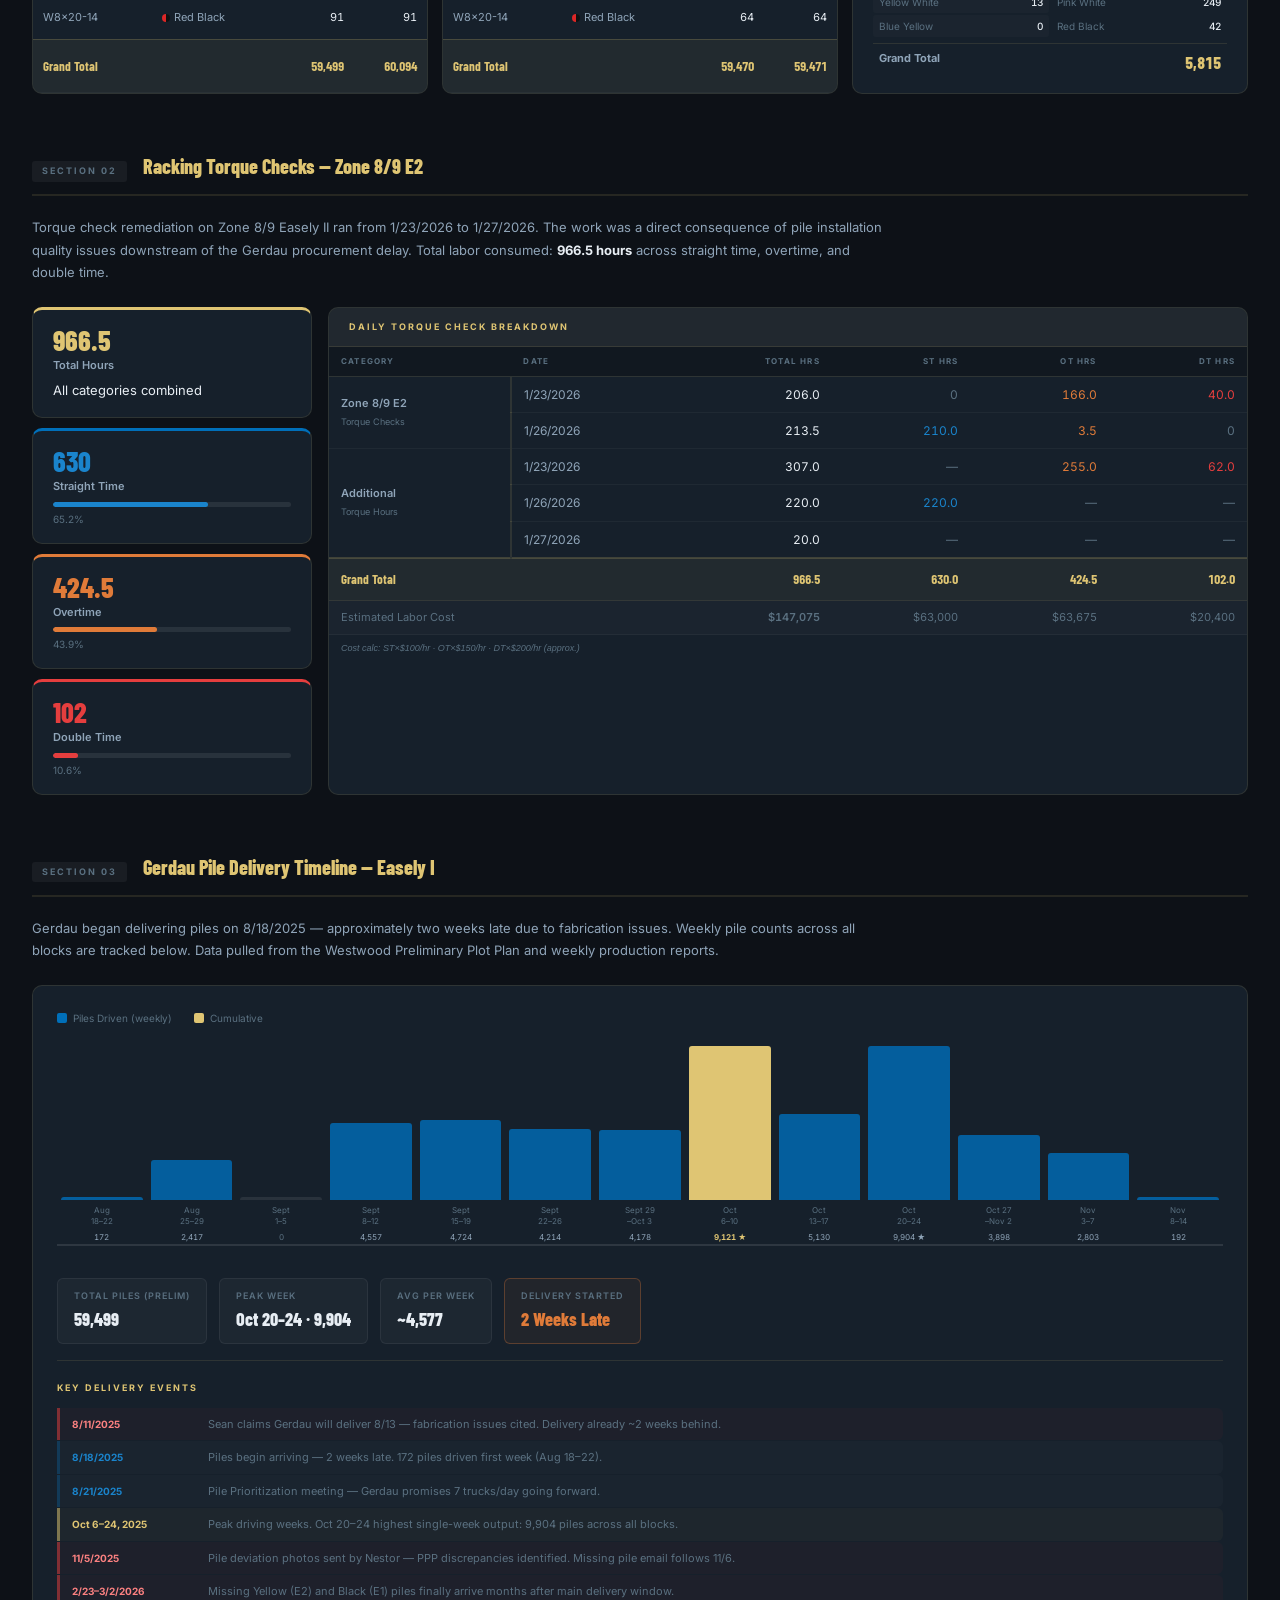
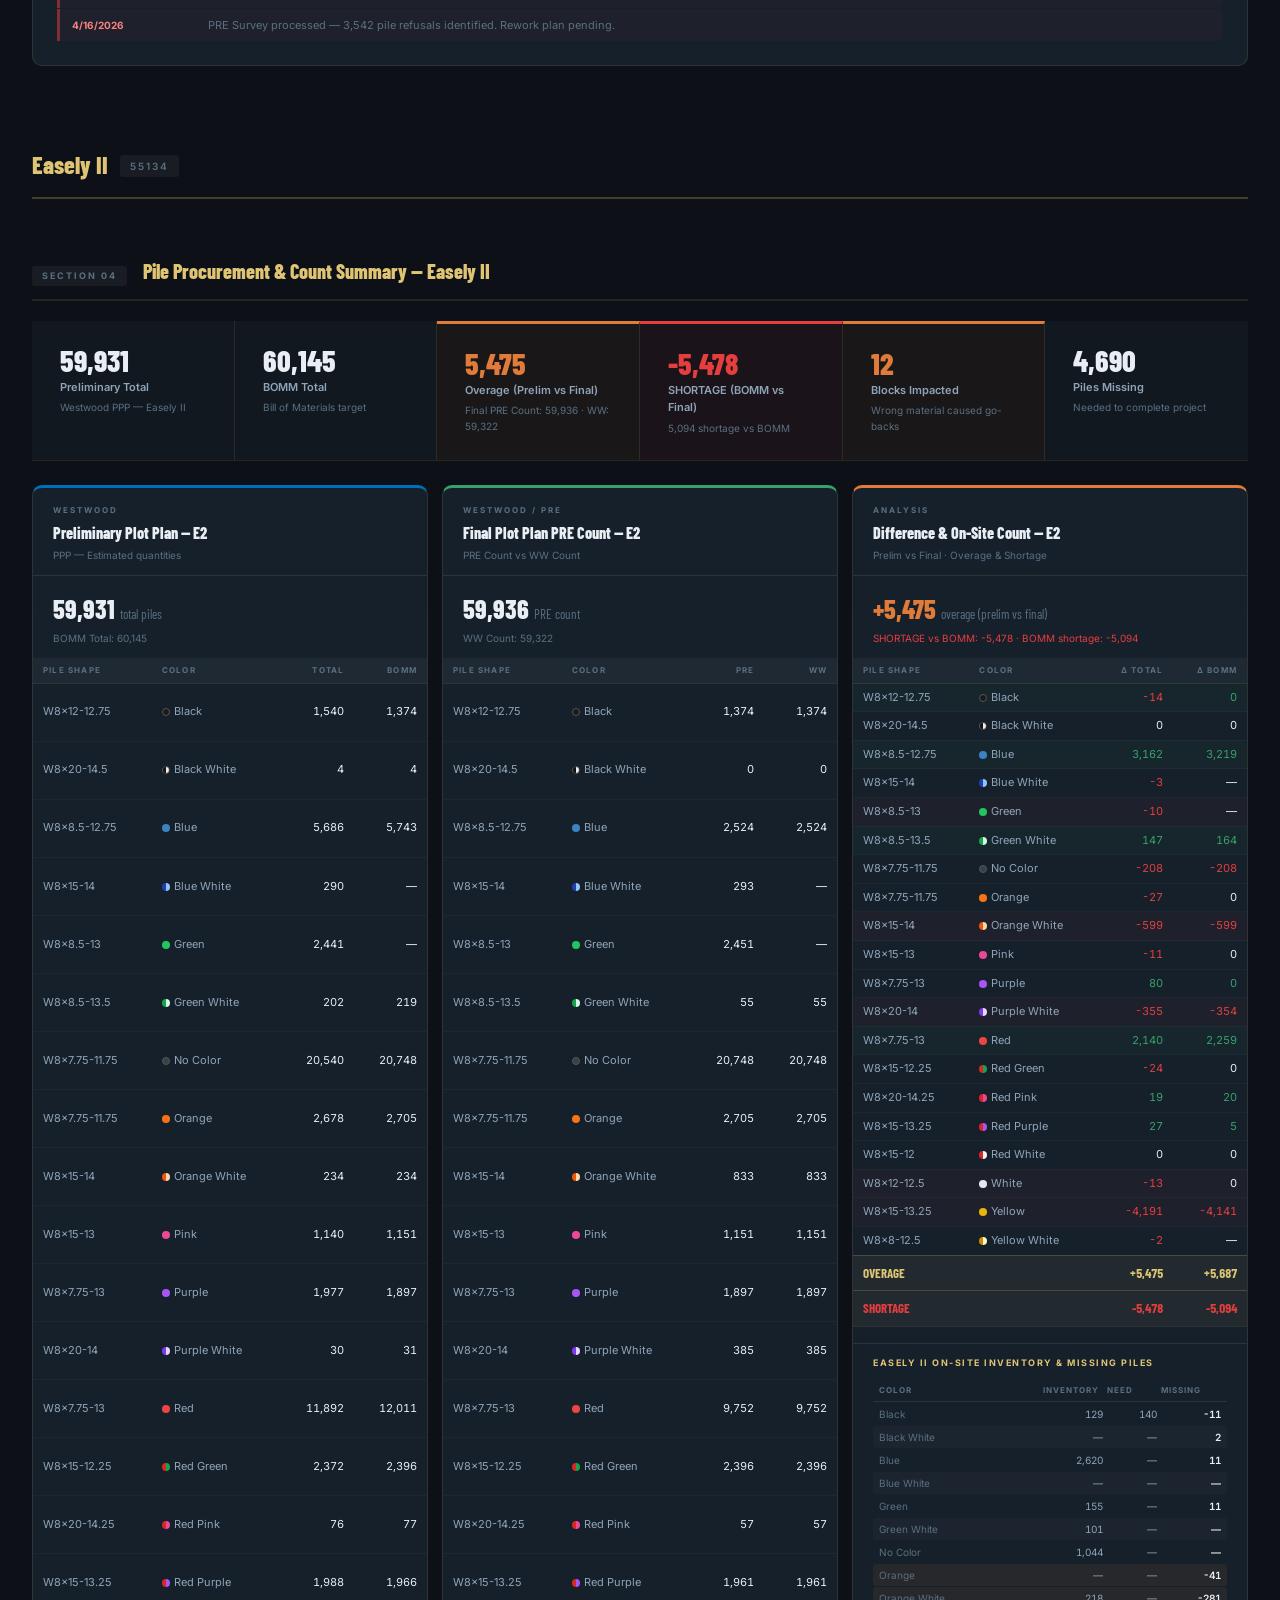
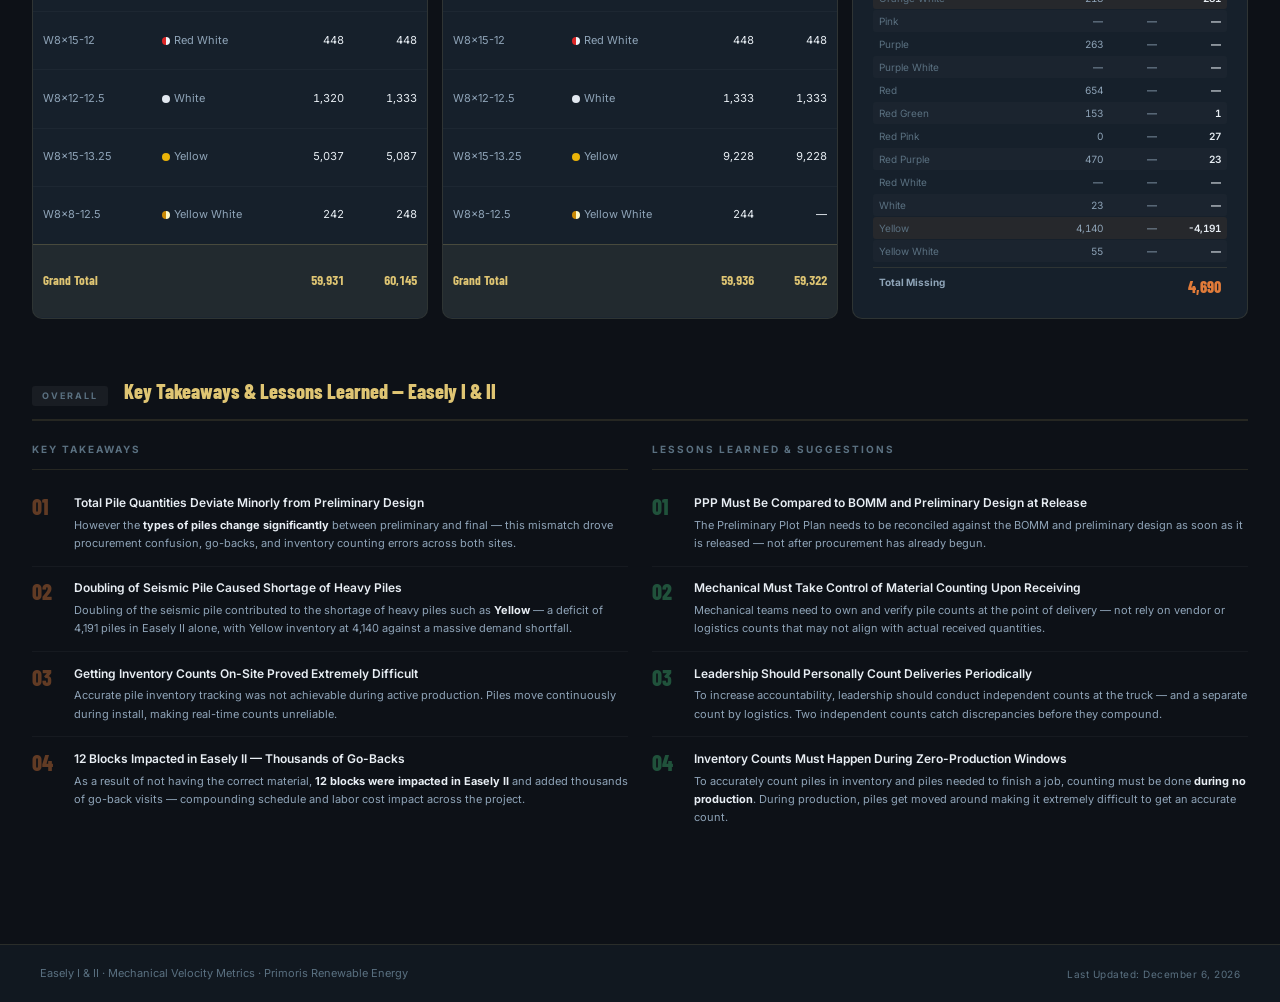
==== commit f9a84bc8: "Update CivilEng.html" ====
--- a/CivilEng.html
+++ b/CivilEng.html
@@ -21,7 +21,7 @@
     <li><a href="Finance.html"     class="nav-link">Finance</a></li>
     <li><a href="RiskMan.html"     class="nav-link">Risk</a></li>
     <li><a href="MechSched.html"   class="nav-link">Schedule</a></li>
-    <li><a href="#overview"        class="nav-link active">Velocity</a></li>
+    <li><a href="#overview"        class="nav-link active">CEM</a></li>
     <li><a href="#pile-proc"       class="nav-link">Pile Procurement</a></li>
     <li><a href="#torque"          class="nav-link">Torque Checks</a></li>
     <li><a href="#gerdau"          class="nav-link">Gerdau Deliveries</a></li>
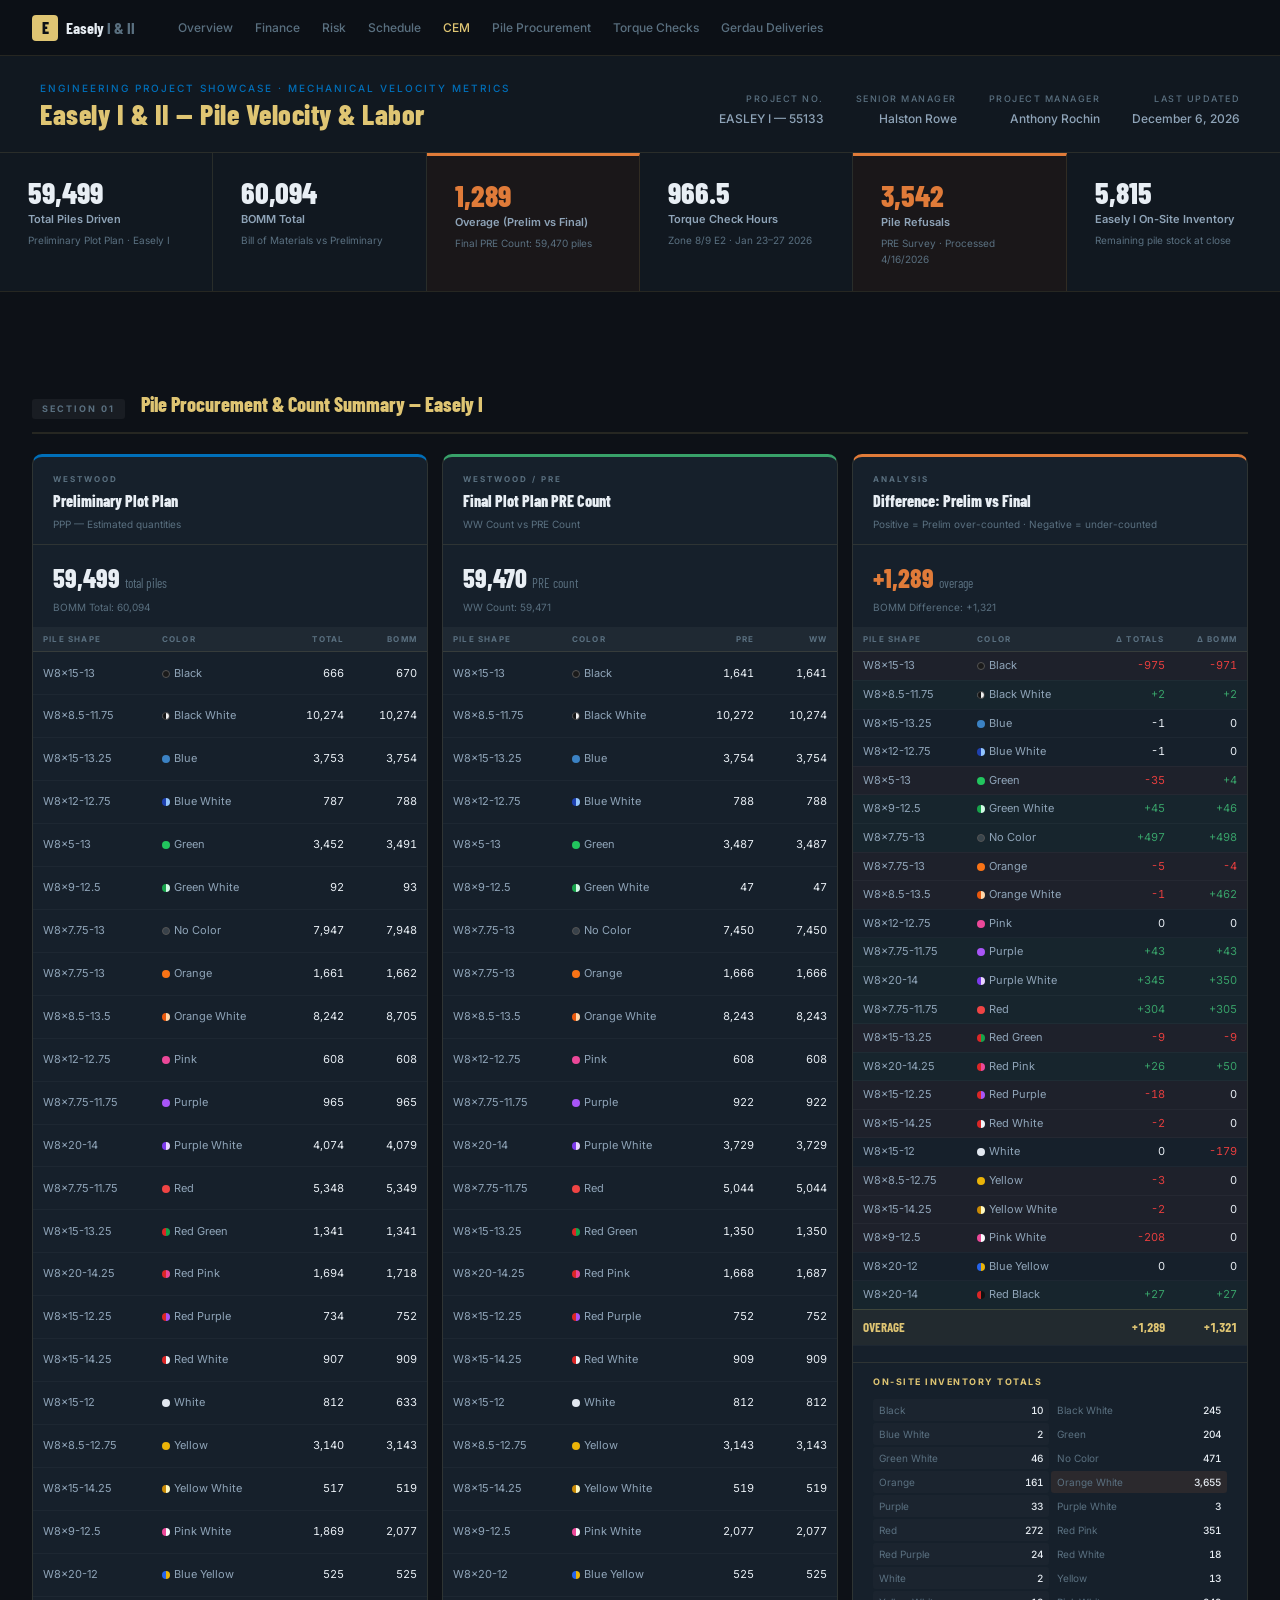
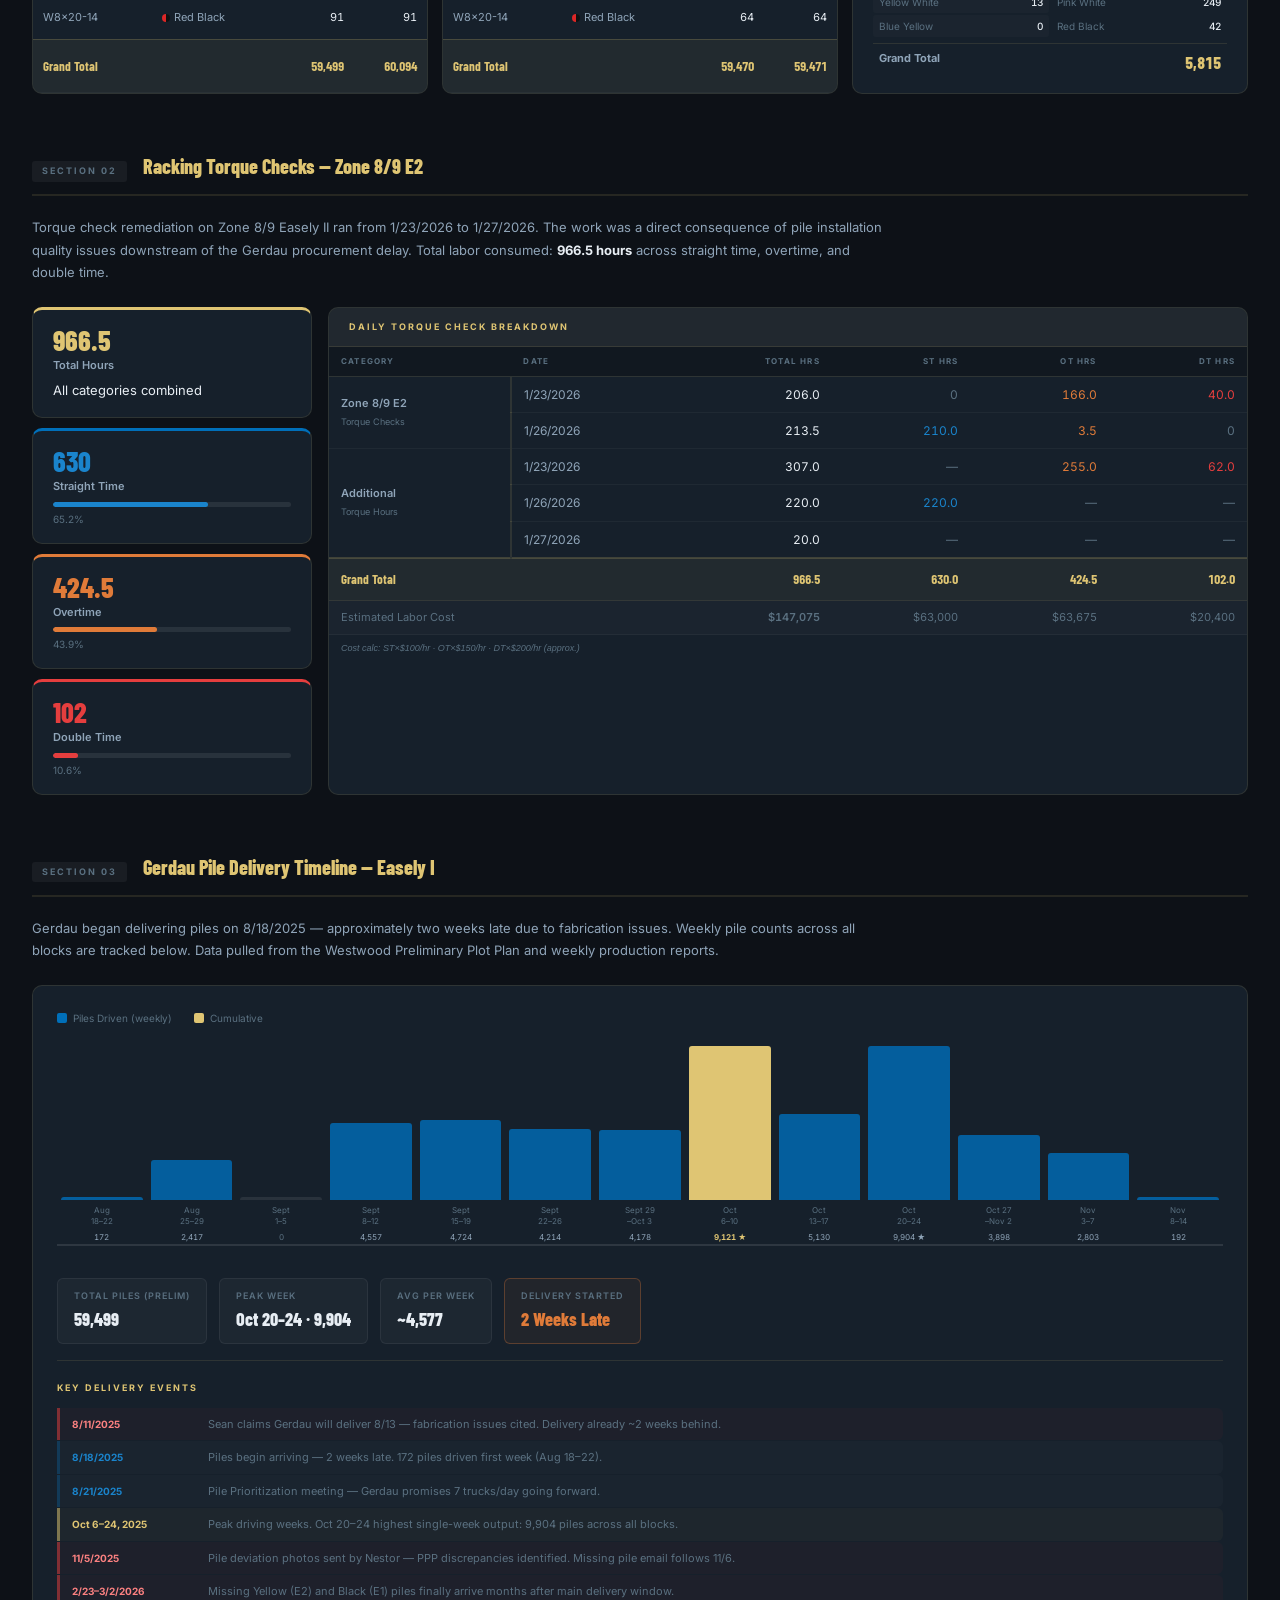
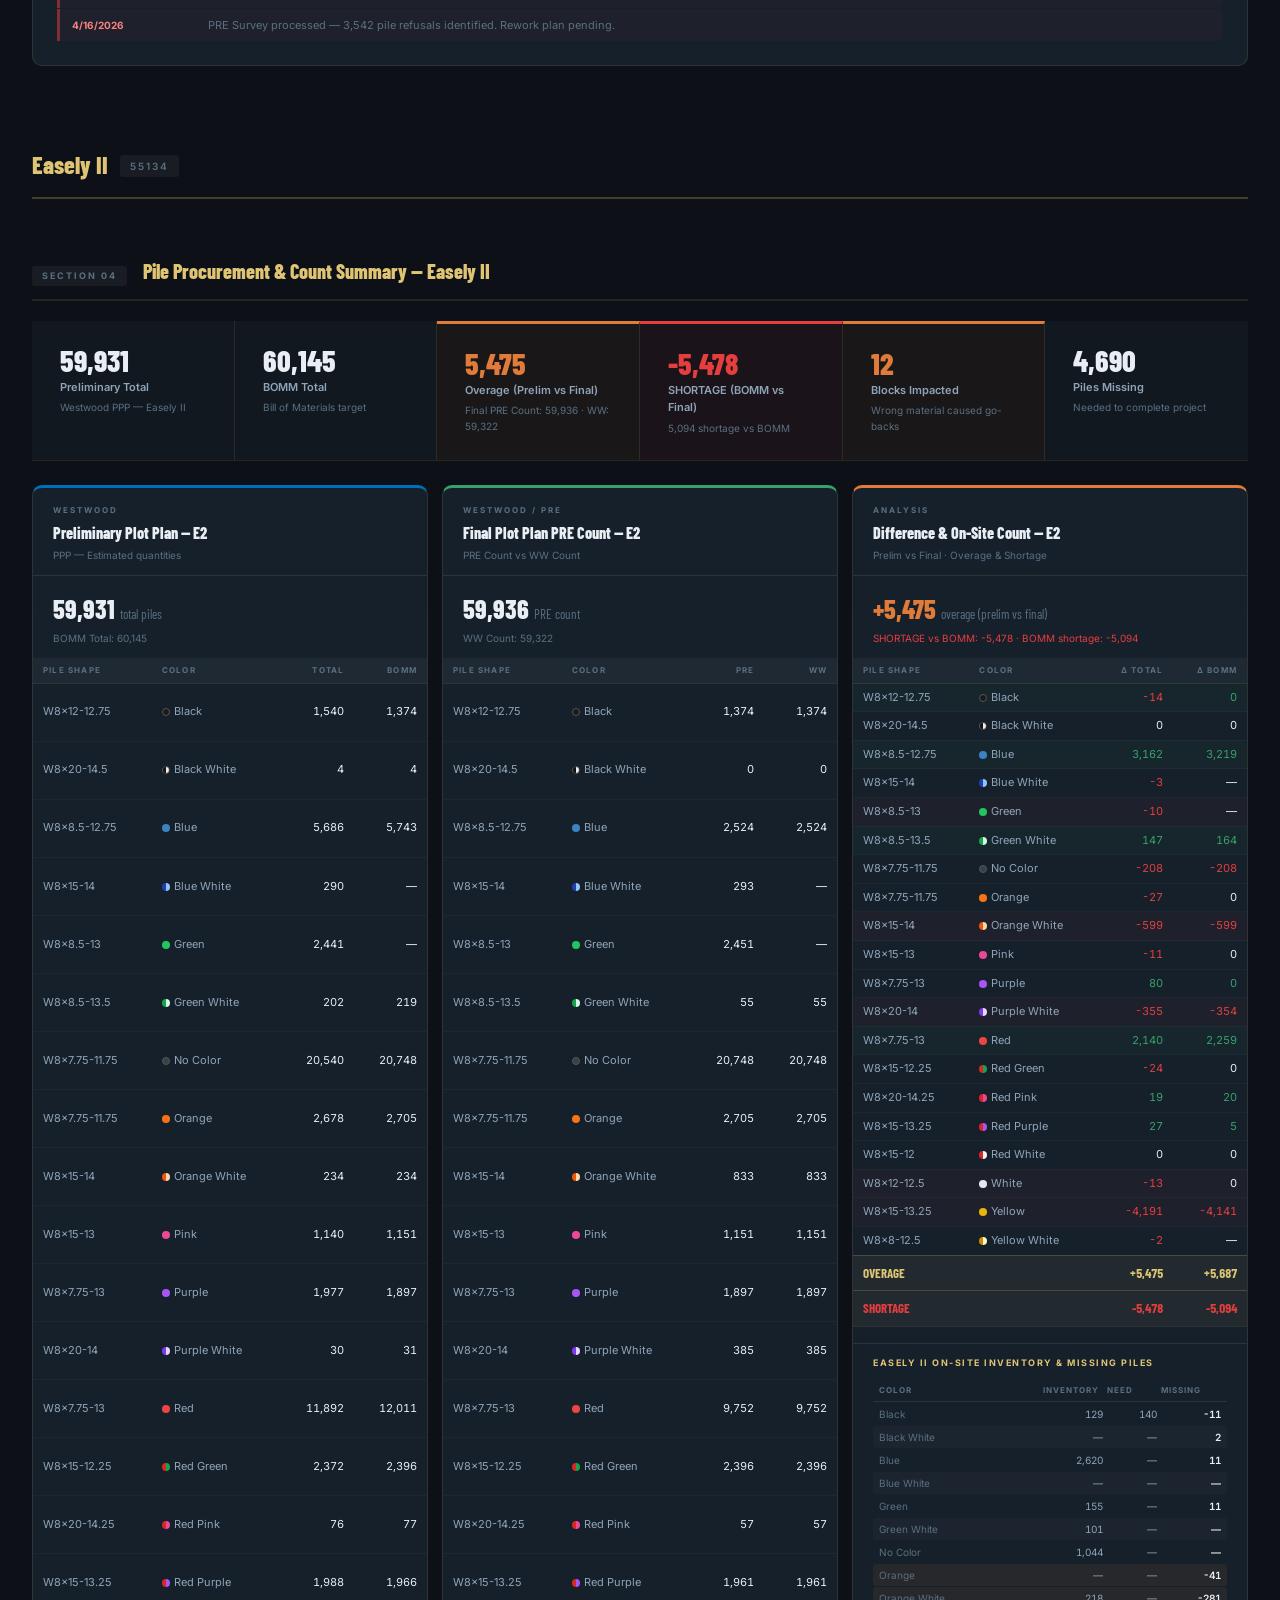
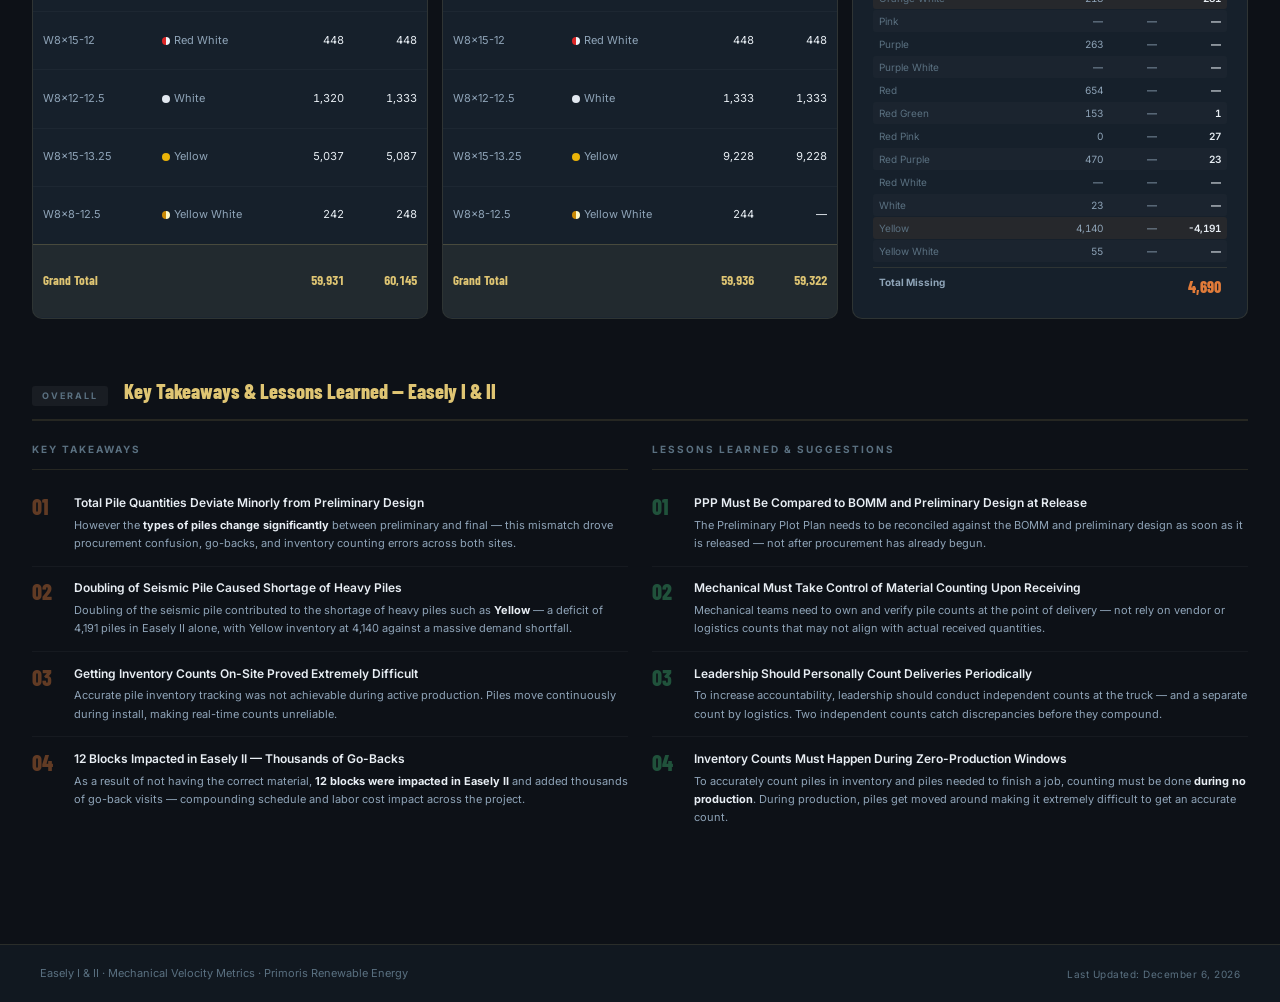
==== commit 47758394: "Update CivilEng.html" ====
--- a/CivilEng.html
+++ b/CivilEng.html
@@ -74,7 +74,7 @@
   </div>
   <div class="hm-card">
     <div class="hm-val">5,815</div>
-    <div class="hm-label">On-Site Inventory</div>
+    <div class="hm-label">Easely I On-Site Inventory</div>
     <div class="hm-sub">Remaining pile stock at close</div>
   </div>
 </section>
